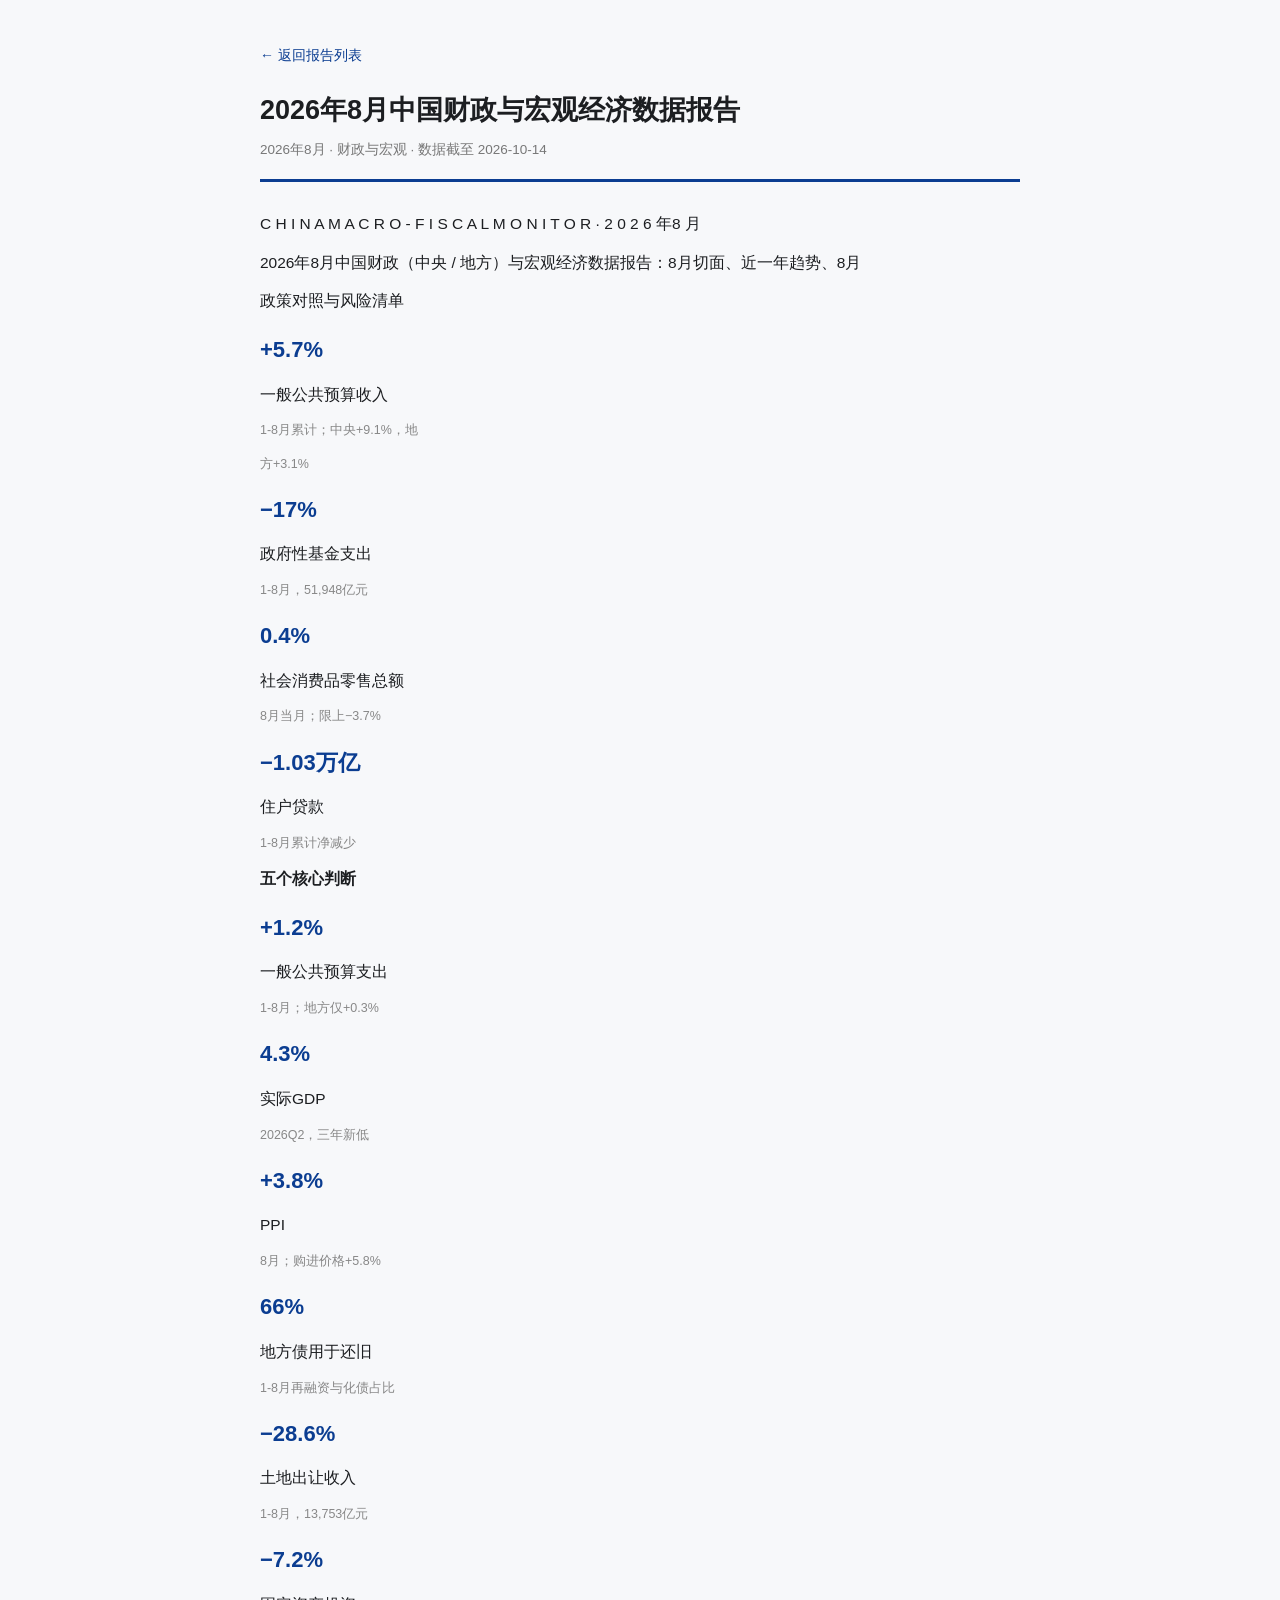
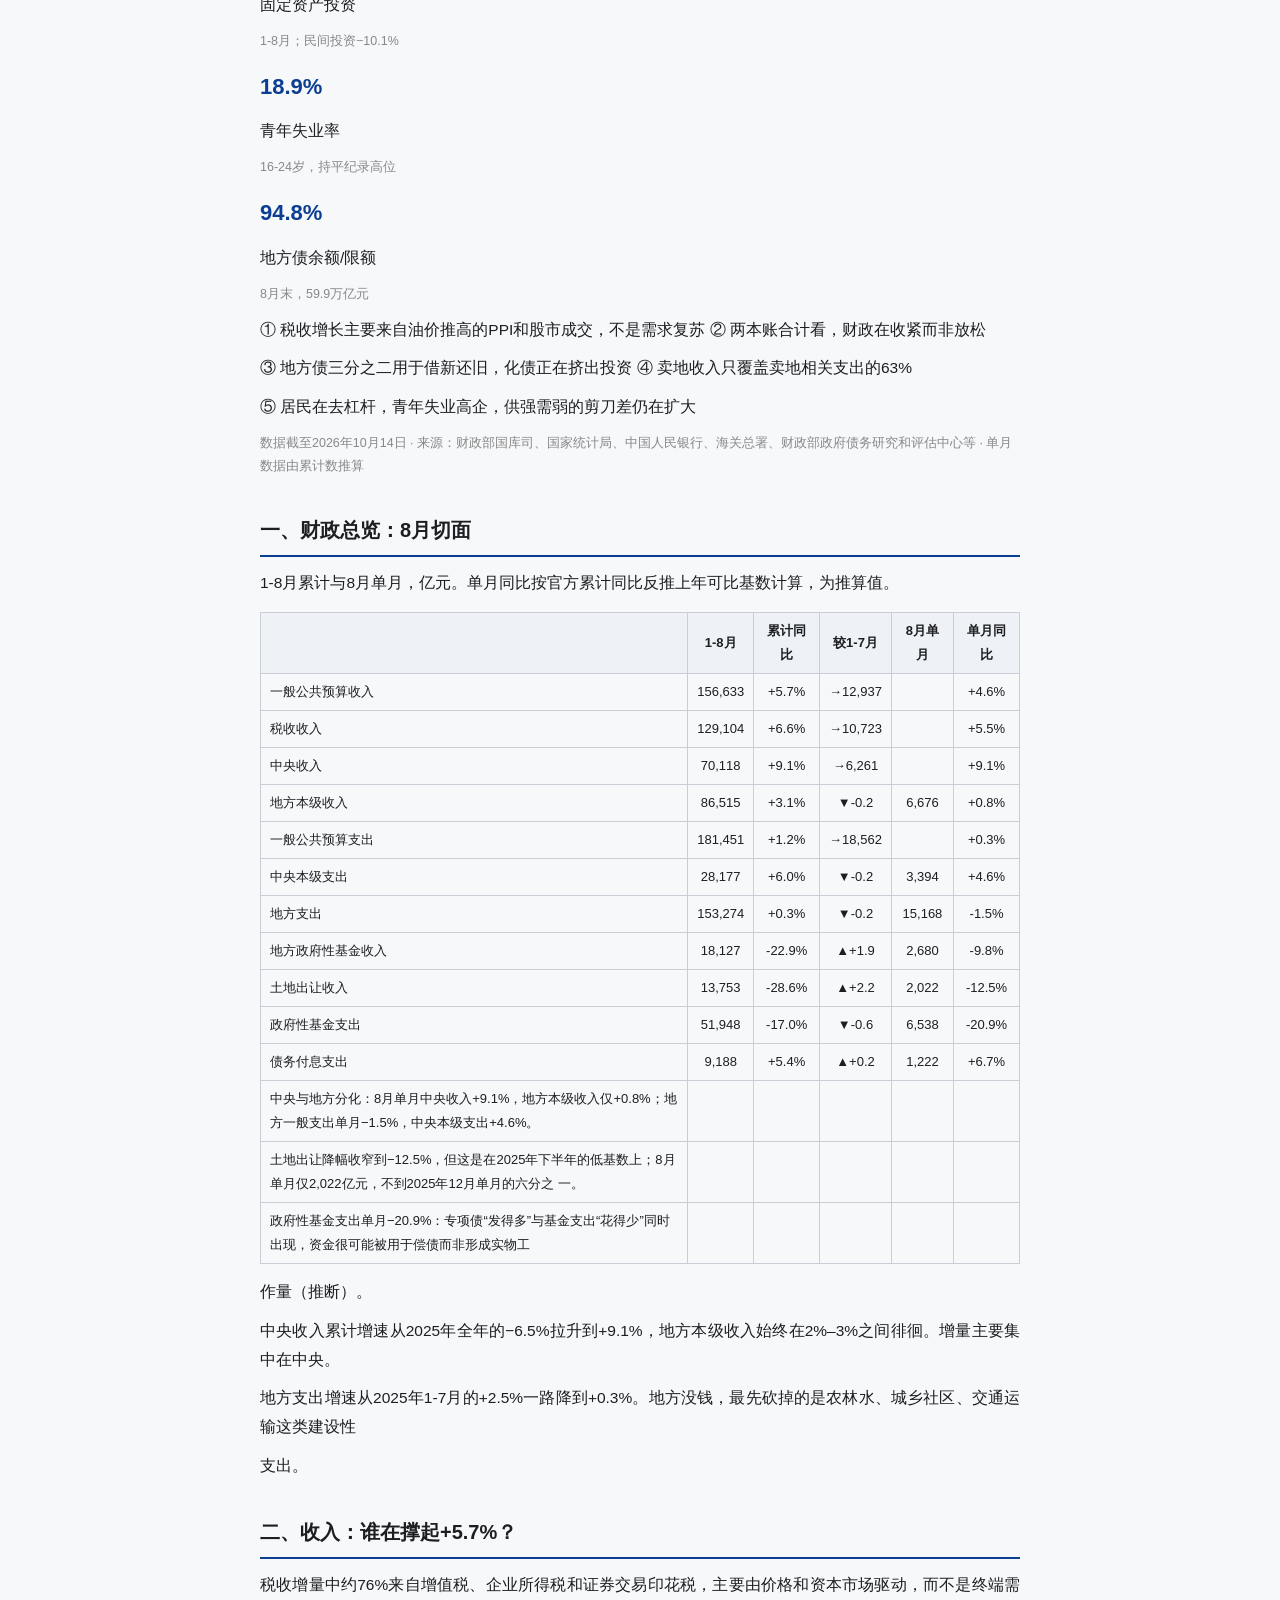
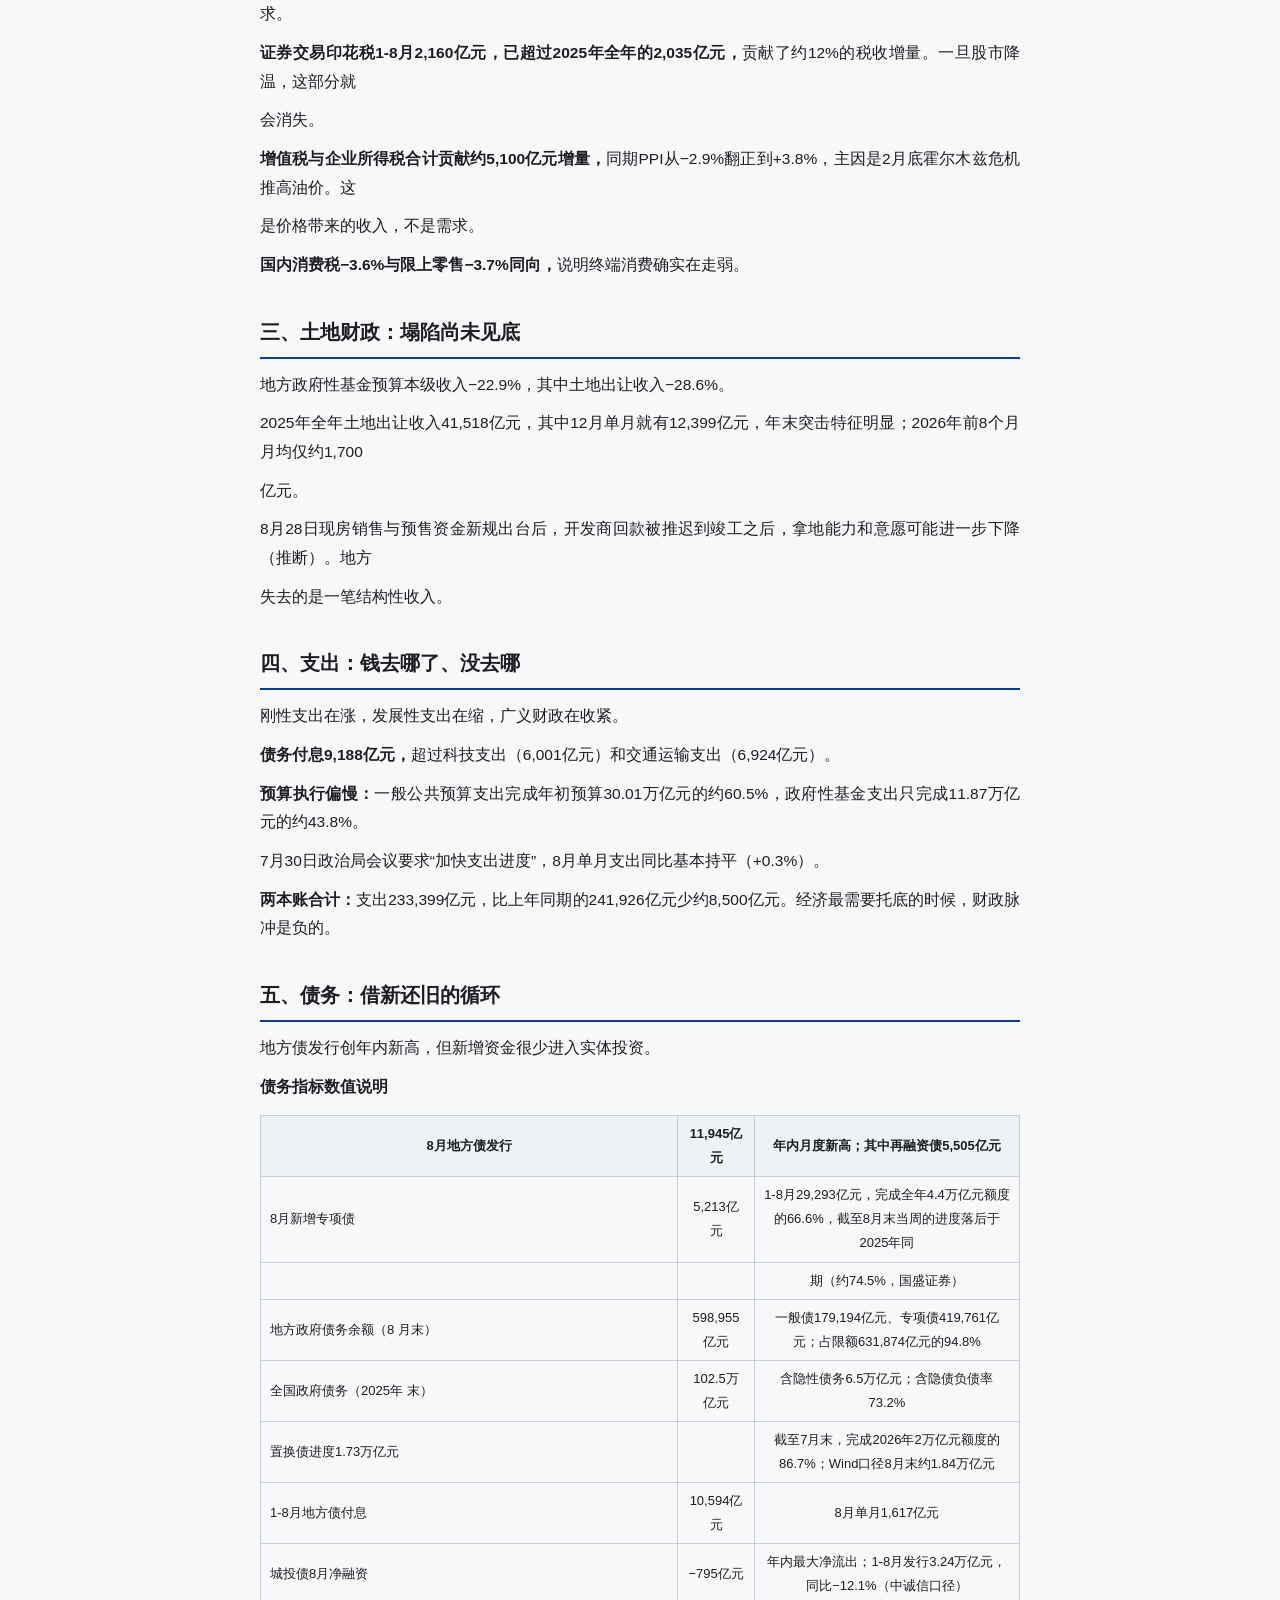
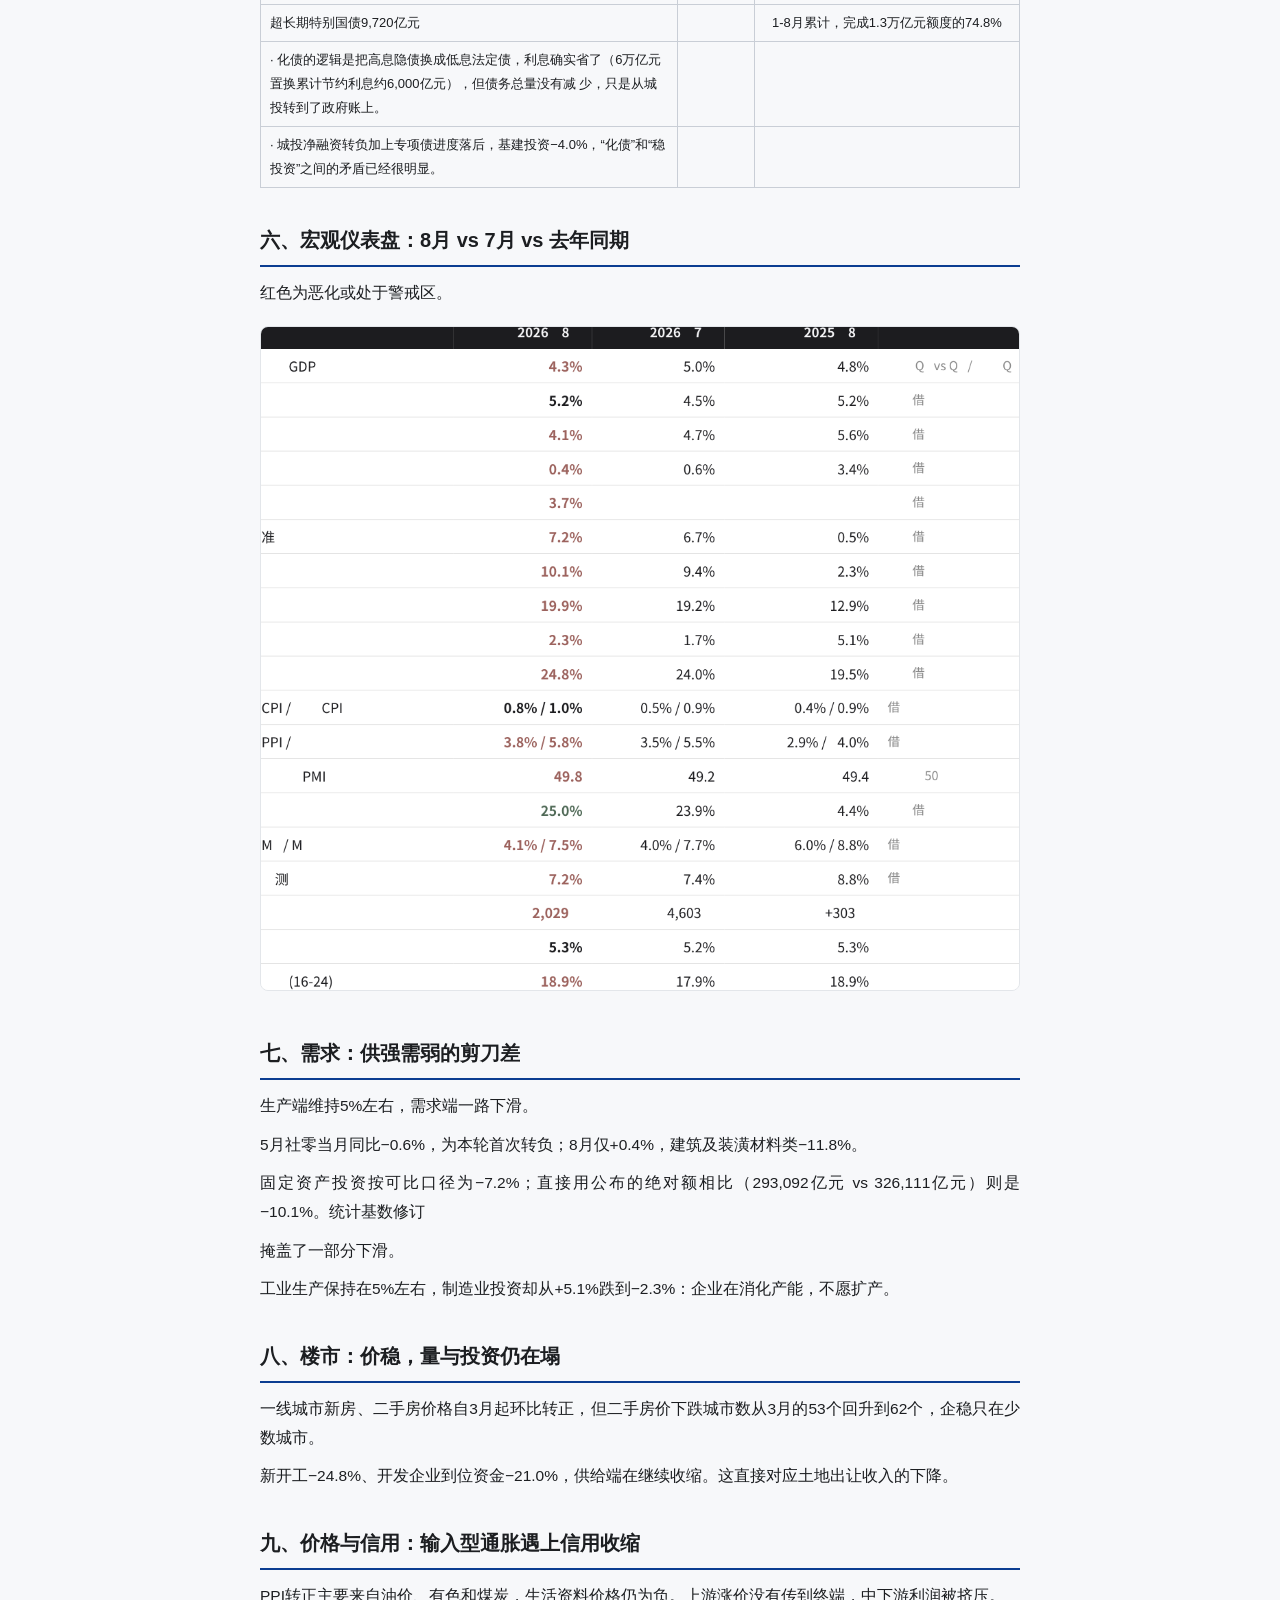
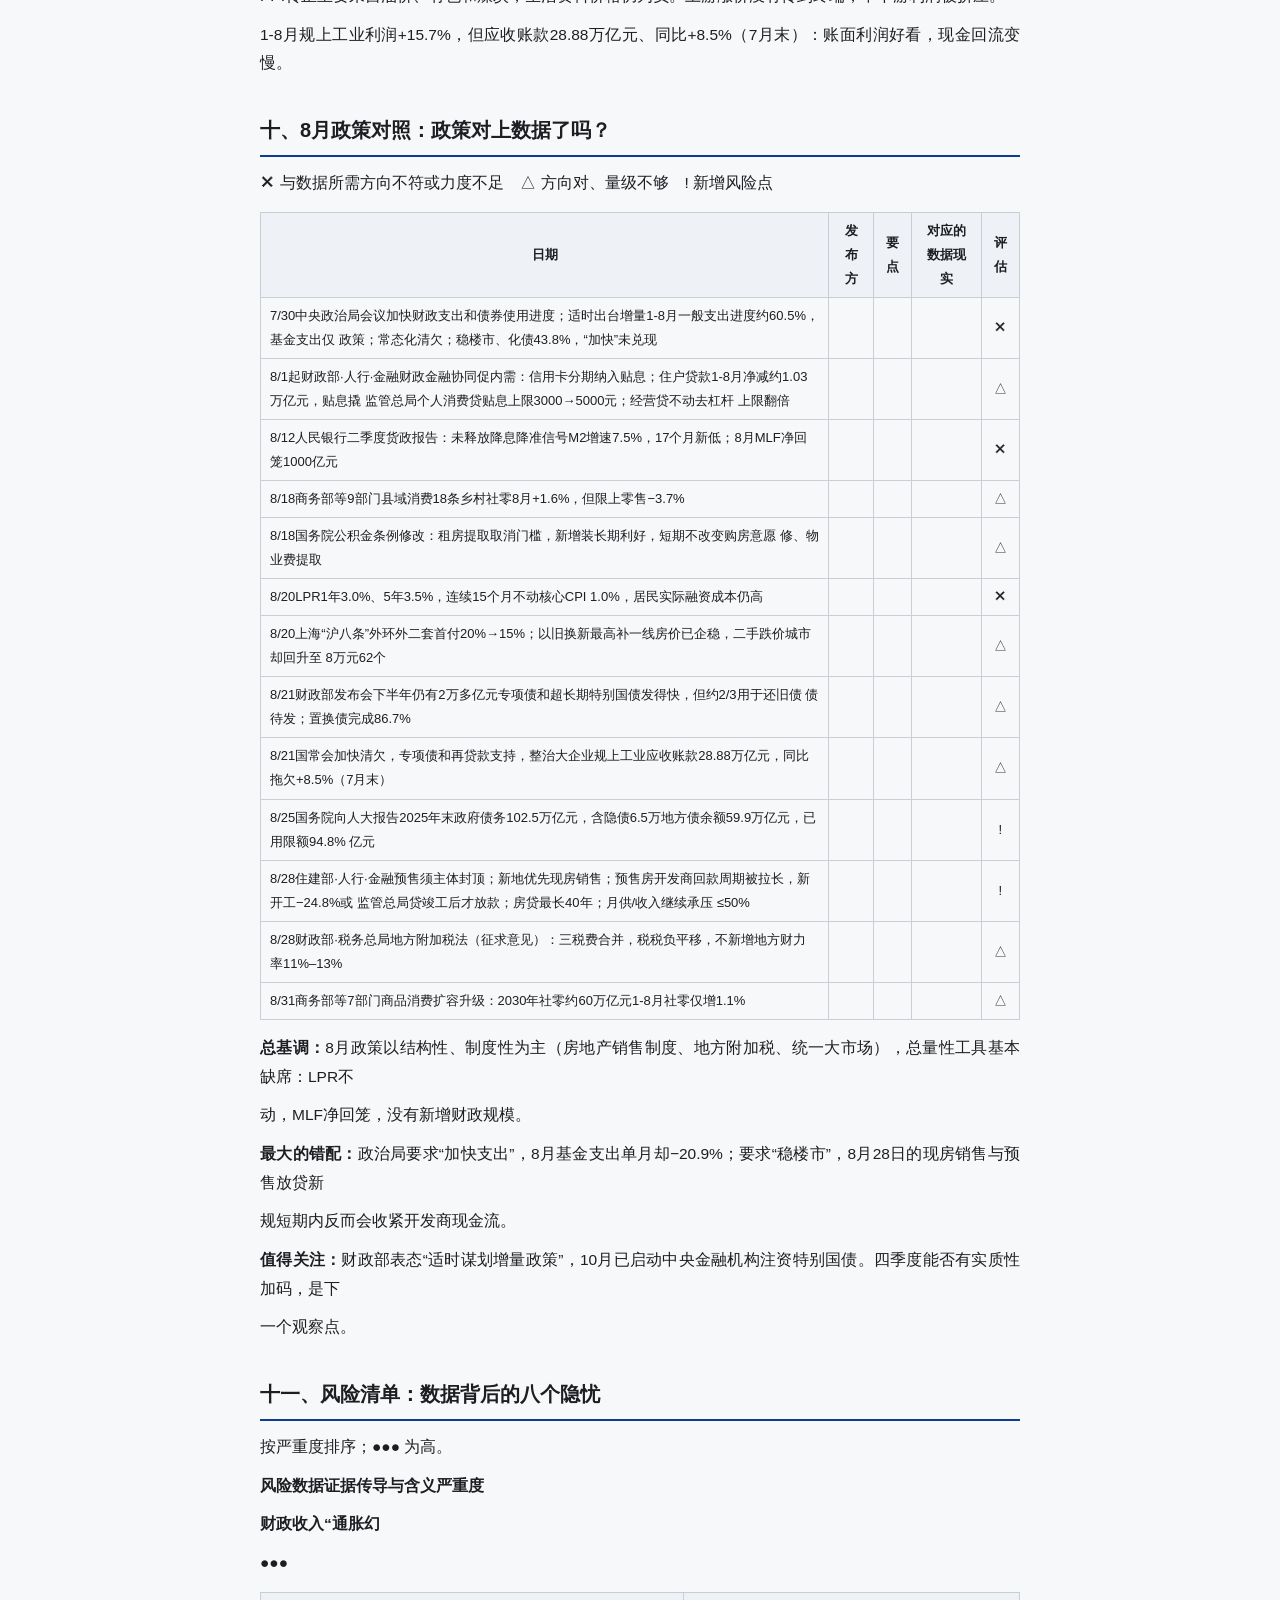
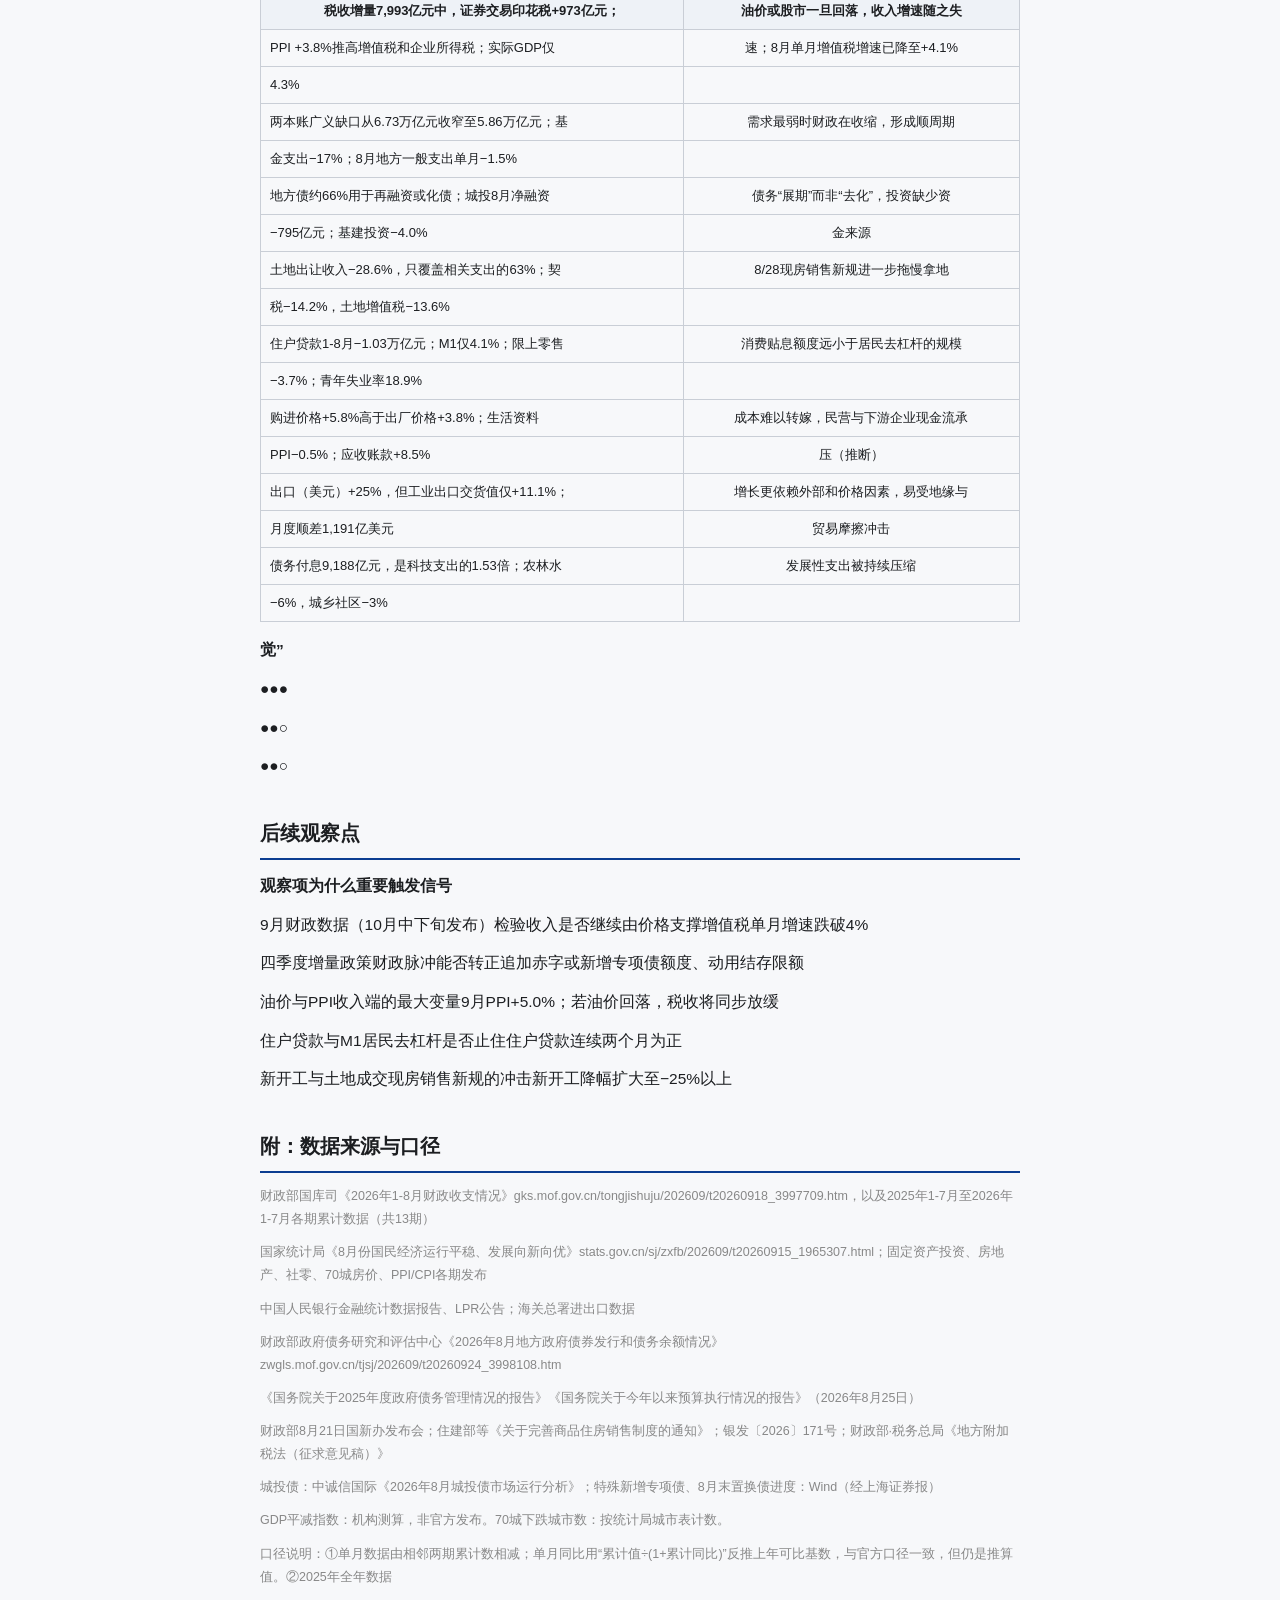
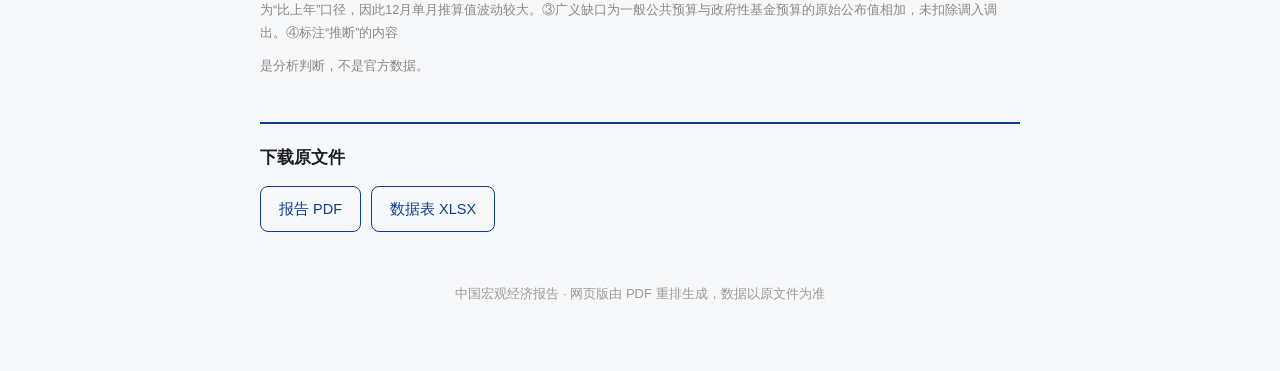
==== reports/2026-08-fiscal.html @ a6cc6ee5 "报告站改版：四份报告重排为网页阅读版（ai-daily 式），首页卡片导航，下载链接移至文末" ====
<!DOCTYPE html>
<html lang="zh-CN"><head><meta charset="utf-8">
<meta name="viewport" content="width=device-width, initial-scale=1">
<title>2026年8月中国财政与宏观经济数据报告 · 中国宏观经济报告</title>
<link rel="stylesheet" href="../site.css"></head>
<body><div class="wrap">
<a class="back" href="../index.html">← 返回报告列表</a>
<header class="doc"><h1>2026年8月中国财政与宏观经济数据报告</h1><div class="meta">2026年8月 · 财政与宏观 · 数据截至 2026-10-14</div></header>
<article>
<p>C H I N A M A C R O - F I S C A L M O N I T O R · 2 0 2 6 年8 月</p>
<p>2026年8月中国财政（中央 / 地方）与宏观经济数据报告：8月切面、近一年趋势、8月</p>
<p>政策对照与风险清单</p>
<p class="kpi"><strong>+5.7%</strong></p>
<p>一般公共预算收入</p>
<p class="note">1-8月累计；中央+9.1%，地</p>
<p class="note">方+3.1%</p>
<p class="kpi"><strong>−17%</strong></p>
<p>政府性基金支出</p>
<p class="note">1-8月，51,948亿元</p>
<p class="kpi"><strong>0.4%</strong></p>
<p>社会消费品零售总额</p>
<p class="note">8月当月；限上−3.7%</p>
<p class="kpi"><strong>−1.03万亿</strong></p>
<p>住户贷款</p>
<p class="note">1-8月累计净减少</p>
<p><strong>五个核心判断</strong></p>
<p class="kpi"><strong>+1.2%</strong></p>
<p>一般公共预算支出</p>
<p class="note">1-8月；地方仅+0.3%</p>
<p class="kpi"><strong>4.3%</strong></p>
<p>实际GDP</p>
<p class="note">2026Q2，三年新低</p>
<p class="kpi"><strong>+3.8%</strong></p>
<p>PPI</p>
<p class="note">8月；购进价格+5.8%</p>
<p class="kpi"><strong>66%</strong></p>
<p>地方债用于还旧</p>
<p class="note">1-8月再融资与化债占比</p>
<p class="kpi"><strong>−28.6%</strong></p>
<p>土地出让收入</p>
<p class="note">1-8月，13,753亿元</p>
<p class="kpi"><strong>−7.2%</strong></p>
<p>固定资产投资</p>
<p class="note">1-8月；民间投资−10.1%</p>
<p class="kpi"><strong>18.9%</strong></p>
<p>青年失业率</p>
<p class="note">16-24岁，持平纪录高位</p>
<p class="kpi"><strong>94.8%</strong></p>
<p>地方债余额/限额</p>
<p class="note">8月末，59.9万亿元</p>
<p>① 税收增长主要来自油价推高的PPI和股市成交，不是需求复苏  ② 两本账合计看，财政在收紧而非放松</p>
<p>③ 地方债三分之二用于借新还旧，化债正在挤出投资  ④ 卖地收入只覆盖卖地相关支出的63%</p>
<p>⑤ 居民在去杠杆，青年失业高企，供强需弱的剪刀差仍在扩大</p>
<p class="note">数据截至2026年10月14日 · 来源：财政部国库司、国家统计局、中国人民银行、海关总署、财政部政府债务研究和评估中心等 · 单月数据由累计数推算</p>
<h2><strong>一、财政总览：8月切面</strong></h2>
<p>1-8月累计与8月单月，亿元。单月同比按官方累计同比反推上年可比基数计算，为推算值。</p>
<table><tr><th></th><th>1-8月</th><th>累计同比</th><th>较1-7月</th><th>8月单月</th><th>单月同比</th></tr><tr><td>一般公共预算收入</td><td>156,633</td><td>+5.7%</td><td>→12,937</td><td></td><td>+4.6%</td></tr><tr><td>税收收入</td><td>129,104</td><td>+6.6%</td><td>→10,723</td><td></td><td>+5.5%</td></tr><tr><td>中央收入</td><td>70,118</td><td>+9.1%</td><td>→6,261</td><td></td><td>+9.1%</td></tr><tr><td>地方本级收入</td><td>86,515</td><td>+3.1%</td><td>▼-0.2</td><td>6,676</td><td>+0.8%</td></tr><tr><td>一般公共预算支出</td><td>181,451</td><td>+1.2%</td><td>→18,562</td><td></td><td>+0.3%</td></tr><tr><td>中央本级支出</td><td>28,177</td><td>+6.0%</td><td>▼-0.2</td><td>3,394</td><td>+4.6%</td></tr><tr><td>地方支出</td><td>153,274</td><td>+0.3%</td><td>▼-0.2</td><td>15,168</td><td>-1.5%</td></tr><tr><td>地方政府性基金收入</td><td>18,127</td><td>-22.9%</td><td>▲+1.9</td><td>2,680</td><td>-9.8%</td></tr><tr><td>土地出让收入</td><td>13,753</td><td>-28.6%</td><td>▲+2.2</td><td>2,022</td><td>-12.5%</td></tr><tr><td>政府性基金支出</td><td>51,948</td><td>-17.0%</td><td>▼-0.6</td><td>6,538</td><td>-20.9%</td></tr><tr><td>债务付息支出</td><td>9,188</td><td>+5.4%</td><td>▲+0.2</td><td>1,222</td><td>+6.7%</td></tr><tr><td>中央与地方分化：8月单月中央收入+9.1%，地方本级收入仅+0.8%；地方一般支出单月−1.5%，中央本级支出+4.6%。</td><td></td><td></td><td></td><td></td><td></td></tr><tr><td>土地出让降幅收窄到−12.5%，但这是在2025年下半年的低基数上；8月单月仅2,022亿元，不到2025年12月单月的六分之 一。</td><td></td><td></td><td></td><td></td><td></td></tr><tr><td>政府性基金支出单月−20.9%：专项债“发得多”与基金支出“花得少”同时出现，资金很可能被用于偿债而非形成实物工</td><td></td><td></td><td></td><td></td><td></td></tr></table>
<p>作量（推断）。</p>
<p>中央收入累计增速从2025年全年的−6.5%拉升到+9.1%，地方本级收入始终在2%–3%之间徘徊。增量主要集中在中央。</p>
<p>地方支出增速从2025年1-7月的+2.5%一路降到+0.3%。地方没钱，最先砍掉的是农林水、城乡社区、交通运输这类建设性</p>
<p>支出。</p>
<h2><strong>二、收入：谁在撑起+5.7%？</strong></h2>
<p>税收增量中约76%来自增值税、企业所得税和证券交易印花税，主要由价格和资本市场驱动，而不是终端需求。</p>
<p><strong>证券交易印花税1-8月2,160亿元，已超过2025年全年的2,035亿元，</strong>贡献了约12%的税收增量。一旦股市降温，这部分就</p>
<p>会消失。</p>
<p><strong>增值税与企业所得税合计贡献约5,100亿元增量，</strong>同期PPI从−2.9%翻正到+3.8%，主因是2月底霍尔木兹危机推高油价。这</p>
<p>是价格带来的收入，不是需求。</p>
<p><strong>国内消费税−3.6%与限上零售−3.7%同向，</strong>说明终端消费确实在走弱。</p>
<h2><strong>三、土地财政：塌陷尚未见底</strong></h2>
<p>地方政府性基金预算本级收入−22.9%，其中土地出让收入−28.6%。</p>
<p>2025年全年土地出让收入41,518亿元，其中12月单月就有12,399亿元，年末突击特征明显；2026年前8个月月均仅约1,700</p>
<p>亿元。</p>
<p>8月28日现房销售与预售资金新规出台后，开发商回款被推迟到竣工之后，拿地能力和意愿可能进一步下降（推断）。地方</p>
<p>失去的是一笔结构性收入。</p>
<h2><strong>四、支出：钱去哪了、没去哪</strong></h2>
<p>刚性支出在涨，发展性支出在缩，广义财政在收紧。</p>
<p><strong>债务付息9,188亿元，</strong>超过科技支出（6,001亿元）和交通运输支出（6,924亿元）。</p>
<p><strong>预算执行偏慢：</strong>一般公共预算支出完成年初预算30.01万亿元的约60.5%，政府性基金支出只完成11.87万亿元的约43.8%。</p>
<p>7月30日政治局会议要求“加快支出进度”，8月单月支出同比基本持平（+0.3%）。</p>
<p><strong>两本账合计：</strong>支出233,399亿元，比上年同期的241,926亿元少约8,500亿元。经济最需要托底的时候，财政脉冲是负的。</p>
<h2><strong>五、债务：借新还旧的循环</strong></h2>
<p>地方债发行创年内新高，但新增资金很少进入实体投资。</p>
<p><strong>债务指标</strong><strong>数值</strong><strong>说明</strong></p>
<table><tr><th>8月地方债发行</th><th>11,945亿元</th><th>年内月度新高；其中再融资债5,505亿元</th></tr><tr><td>8月新增专项债</td><td>5,213亿元</td><td>1-8月29,293亿元，完成全年4.4万亿元额度的66.6%，截至8月末当周的进度落后于2025年同</td></tr><tr><td></td><td></td><td>期（约74.5%，国盛证券）</td></tr><tr><td>地方政府债务余额（8 月末）</td><td>598,955亿元</td><td>一般债179,194亿元、专项债419,761亿元；占限额631,874亿元的94.8%</td></tr><tr><td>全国政府债务（2025年 末）</td><td>102.5万亿元</td><td>含隐性债务6.5万亿元；含隐债负债率73.2%</td></tr><tr><td>置换债进度1.73万亿元</td><td></td><td>截至7月末，完成2026年2万亿元额度的86.7%；Wind口径8月末约1.84万亿元</td></tr><tr><td>1-8月地方债付息</td><td>10,594亿元</td><td>8月单月1,617亿元</td></tr><tr><td>城投债8月净融资</td><td>−795亿元</td><td>年内最大净流出；1-8月发行3.24万亿元，同比−12.1%（中诚信口径）</td></tr><tr><td>超长期特别国债9,720亿元</td><td></td><td>1-8月累计，完成1.3万亿元额度的74.8%</td></tr><tr><td>· 化债的逻辑是把高息隐债换成低息法定债，利息确实省了（6万亿元置换累计节约利息约6,000亿元），但债务总量没有减 少，只是从城投转到了政府账上。</td><td></td><td></td></tr><tr><td>· 城投净融资转负加上专项债进度落后，基建投资−4.0%，“化债”和“稳投资”之间的矛盾已经很明显。</td><td></td><td></td></tr></table>
<h2><strong>六、宏观仪表盘：8月 vs 7月 vs 去年同期</strong></h2>
<p>红色为恶化或处于警戒区。</p>
<figure><img src="../assets/2026-08-fiscal/table-01.png" alt="数据表" loading="lazy"></figure>
<h2><strong>七、需求：供强需弱的剪刀差</strong></h2>
<p>生产端维持5%左右，需求端一路下滑。</p>
<p>5月社零当月同比−0.6%，为本轮首次转负；8月仅+0.4%，建筑及装潢材料类−11.8%。</p>
<p>固定资产投资按可比口径为−7.2%；直接用公布的绝对额相比（293,092亿元 vs 326,111亿元）则是−10.1%。统计基数修订</p>
<p>掩盖了一部分下滑。</p>
<p>工业生产保持在5%左右，制造业投资却从+5.1%跌到−2.3%：企业在消化产能，不愿扩产。</p>
<h2><strong>八、楼市：价稳，量与投资仍在塌</strong></h2>
<p>一线城市新房、二手房价格自3月起环比转正，但二手房价下跌城市数从3月的53个回升到62个，企稳只在少数城市。</p>
<p>新开工−24.8%、开发企业到位资金−21.0%，供给端在继续收缩。这直接对应土地出让收入的下降。</p>
<h2><strong>九、价格与信用：输入型通胀遇上信用收缩</strong></h2>
<p>PPI转正主要来自油价、有色和煤炭，生活资料价格仍为负。上游涨价没有传到终端，中下游利润被挤压。</p>
<p>1-8月规上工业利润+15.7%，但应收账款28.88万亿元、同比+8.5%（7月末）：账面利润好看，现金回流变慢。</p>
<h2><strong>十、8月政策对照：政策对上数据了吗？</strong></h2>
<p>✕ 与数据所需方向不符或力度不足　△ 方向对、量级不够　! 新增风险点</p>
<table><tr><th>日期</th><th>发布方</th><th>要点</th><th>对应的数据现实</th><th>评估</th></tr><tr><td>7/30中央政治局会议加快财政支出和债券使用进度；适时出台增量1-8月一般支出进度约60.5%，基金支出仅 政策；常态化清欠；稳楼市、化债43.8%，“加快”未兑现</td><td></td><td></td><td></td><td>✕</td></tr><tr><td>8/1起财政部·人行·金融财政金融协同促内需：信用卡分期纳入贴息；住户贷款1-8月净减约1.03万亿元，贴息撬 监管总局个人消费贷贴息上限3000→5000元；经营贷不动去杠杆 上限翻倍</td><td></td><td></td><td></td><td>△</td></tr><tr><td>8/12人民银行二季度货政报告：未释放降息降准信号M2增速7.5%，17个月新低；8月MLF净回 笼1000亿元</td><td></td><td></td><td></td><td>✕</td></tr><tr><td>8/18商务部等9部门县域消费18条乡村社零8月+1.6%，但限上零售−3.7%</td><td></td><td></td><td></td><td>△</td></tr><tr><td>8/18国务院公积金条例修改：租房提取取消门槛，新增装长期利好，短期不改变购房意愿 修、物业费提取</td><td></td><td></td><td></td><td>△</td></tr><tr><td>8/20LPR1年3.0%、5年3.5%，连续15个月不动核心CPI 1.0%，居民实际融资成本仍高</td><td></td><td></td><td></td><td>✕</td></tr><tr><td>8/20上海“沪八条”外环外二套首付20%→15%；以旧换新最高补一线房价已企稳，二手跌价城市却回升至 8万元62个</td><td></td><td></td><td></td><td>△</td></tr><tr><td>8/21财政部发布会下半年仍有2万多亿元专项债和超长期特别国债发得快，但约2/3用于还旧债 债待发；置换债完成86.7%</td><td></td><td></td><td></td><td>△</td></tr><tr><td>8/21国常会加快清欠，专项债和再贷款支持，整治大企业规上工业应收账款28.88万亿元，同比 拖欠+8.5%（7月末）</td><td></td><td></td><td></td><td>△</td></tr><tr><td>8/25国务院向人大报告2025年末政府债务102.5万亿元，含隐债6.5万地方债余额59.9万亿元，已用限额94.8% 亿元</td><td></td><td></td><td></td><td>!</td></tr><tr><td>8/28住建部·人行·金融预售须主体封顶；新地优先现房销售；预售房开发商回款周期被拉长，新开工−24.8%或 监管总局贷竣工后才放款；房贷最长40年；月供/收入继续承压 ≤50%</td><td></td><td></td><td></td><td>!</td></tr><tr><td>8/28财政部·税务总局地方附加税法（征求意见）：三税费合并，税税负平移，不新增地方财力 率11%–13%</td><td></td><td></td><td></td><td>△</td></tr><tr><td>8/31商务部等7部门商品消费扩容升级：2030年社零约60万亿元1-8月社零仅增1.1%</td><td></td><td></td><td></td><td>△</td></tr></table>
<p><strong>总基调：</strong>8月政策以结构性、制度性为主（房地产销售制度、地方附加税、统一大市场），总量性工具基本缺席：LPR不</p>
<p>动，MLF净回笼，没有新增财政规模。</p>
<p><strong>最大的错配：</strong>政治局要求“加快支出”，8月基金支出单月却−20.9%；要求“稳楼市”，8月28日的现房销售与预售放贷新</p>
<p>规短期内反而会收紧开发商现金流。</p>
<p><strong>值得关注：</strong>财政部表态“适时谋划增量政策”，10月已启动中央金融机构注资特别国债。四季度能否有实质性加码，是下</p>
<p>一个观察点。</p>
<h2><strong>十一、风险清单：数据背后的八个隐忧</strong></h2>
<p>按严重度排序；●●● 为高。</p>
<p><strong>风险</strong><strong>数据证据</strong><strong>传导与含义</strong><strong>严重度</strong></p>
<p><strong>财政收入“通胀幻</strong></p>
<p>●●●</p>
<table><tr><th>税收增量7,993亿元中，证券交易印花税+973亿元；</th><th>油价或股市一旦回落，收入增速随之失</th></tr><tr><td>PPI +3.8%推高增值税和企业所得税；实际GDP仅</td><td>速；8月单月增值税增速已降至+4.1%</td></tr><tr><td>4.3%</td><td></td></tr><tr><td>两本账广义缺口从6.73万亿元收窄至5.86万亿元；基</td><td>需求最弱时财政在收缩，形成顺周期</td></tr><tr><td>金支出−17%；8月地方一般支出单月−1.5%</td><td></td></tr><tr><td>地方债约66%用于再融资或化债；城投8月净融资</td><td>债务“展期”而非“去化”，投资缺少资</td></tr><tr><td>−795亿元；基建投资−4.0%</td><td>金来源</td></tr><tr><td>土地出让收入−28.6%，只覆盖相关支出的63%；契</td><td>8/28现房销售新规进一步拖慢拿地</td></tr><tr><td>税−14.2%，土地增值税−13.6%</td><td></td></tr><tr><td>住户贷款1-8月−1.03万亿元；M1仅4.1%；限上零售</td><td>消费贴息额度远小于居民去杠杆的规模</td></tr><tr><td>−3.7%；青年失业率18.9%</td><td></td></tr><tr><td>购进价格+5.8%高于出厂价格+3.8%；生活资料</td><td>成本难以转嫁，民营与下游企业现金流承</td></tr><tr><td>PPI−0.5%；应收账款+8.5%</td><td>压（推断）</td></tr><tr><td>出口（美元）+25%，但工业出口交货值仅+11.1%；</td><td>增长更依赖外部和价格因素，易受地缘与</td></tr><tr><td>月度顺差1,191亿美元</td><td>贸易摩擦冲击</td></tr><tr><td>债务付息9,188亿元，是科技支出的1.53倍；农林水</td><td>发展性支出被持续压缩</td></tr><tr><td>−6%，城乡社区−3%</td><td></td></tr></table>
<p><strong>觉”</strong></p>
<p>●●●</p>
<p>●●○</p>
<p>●●○</p>
<h2><strong>后续观察点</strong></h2>
<p><strong>观察项</strong><strong>为什么重要</strong><strong>触发信号</strong></p>
<p>9月财政数据（10月中下旬发布）检验收入是否继续由价格支撑增值税单月增速跌破4%</p>
<p>四季度增量政策财政脉冲能否转正追加赤字或新增专项债额度、动用结存限额</p>
<p>油价与PPI收入端的最大变量9月PPI+5.0%；若油价回落，税收将同步放缓</p>
<p>住户贷款与M1居民去杠杆是否止住住户贷款连续两个月为正</p>
<p>新开工与土地成交现房销售新规的冲击新开工降幅扩大至−25%以上</p>
<h2><strong>附：数据来源与口径</strong></h2>
<p class="note">财政部国库司《2026年1-8月财政收支情况》gks.mof.gov.cn/tongjishuju/202609/t20260918_3997709.htm，以及2025年1-7月至2026年1-7月各期累计数据（共13期）</p>
<p class="note">国家统计局《8月份国民经济运行平稳、发展向新向优》stats.gov.cn/sj/zxfb/202609/t20260915_1965307.html；固定资产投资、房地产、社零、70城房价、PPI/CPI各期发布</p>
<p class="note">中国人民银行金融统计数据报告、LPR公告；海关总署进出口数据</p>
<p class="note">财政部政府债务研究和评估中心《2026年8月地方政府债券发行和债务余额情况》zwgls.mof.gov.cn/tjsj/202609/t20260924_3998108.htm</p>
<p class="note">《国务院关于2025年度政府债务管理情况的报告》《国务院关于今年以来预算执行情况的报告》（2026年8月25日）</p>
<p class="note">财政部8月21日国新办发布会；住建部等《关于完善商品住房销售制度的通知》；银发〔2026〕171号；财政部·税务总局《地方附加税法（征求意见稿）》</p>
<p class="note">城投债：中诚信国际《2026年8月城投债市场运行分析》；特殊新增专项债、8月末置换债进度：Wind（经上海证券报）</p>
<p class="note">GDP平减指数：机构测算，非官方发布。70城下跌城市数：按统计局城市表计数。</p>
<p class="note">口径说明：①单月数据由相邻两期累计数相减；单月同比用“累计值÷(1+累计同比)”反推上年可比基数，与官方口径一致，但仍是推算值。②2025年全年数据</p>
<p class="note">为“比上年”口径，因此12月单月推算值波动较大。③广义缺口为一般公共预算与政府性基金预算的原始公布值相加，未扣除调入调出。④标注“推断”的内容</p>
<p class="note">是分析判断，不是官方数据。</p>
</article>
<div class="dl"><h2>下载原文件</h2><a class="btn" href="../8%E6%9C%88/2026%E5%B9%B48%E6%9C%88%E4%B8%AD%E5%9B%BD%E8%B4%A2%E6%94%BF%E4%B8%8E%E5%AE%8F%E8%A7%82%E7%BB%8F%E6%B5%8E%E6%95%B0%E6%8D%AE%E6%8A%A5%E5%91%8A.pdf" download>报告 PDF</a><a class="btn" href="../8%E6%9C%88/2026%E5%B9%B48%E6%9C%88%E8%B4%A2%E6%94%BF%E4%B8%8E%E5%AE%8F%E8%A7%82%E7%BB%8F%E6%B5%8E%E6%95%B0%E6%8D%AE%E8%A1%A8.xlsx" download>数据表 XLSX</a></div>
<footer class="site">中国宏观经济报告 · 网页版由 PDF 重排生成，数据以原文件为准</footer>
</div></body></html>
---- site.css ----
:root{color-scheme:light dark}
*{box-sizing:border-box}
body{margin:0;font-family:"Noto Sans CJK SC","PingFang SC","Microsoft YaHei",sans-serif;background:#f7f8fa;color:#1c1e21;line-height:1.85}
@media (prefers-color-scheme:dark){body{background:#14161a;color:#e8e8e8}}
.wrap{max-width:800px;margin:0 auto;padding:40px 20px 64px}
a{color:#0b3d91}
@media (prefers-color-scheme:dark){a{color:#7db3f5}}
.back{display:inline-block;margin-bottom:22px;font-size:14px;text-decoration:none}
.back:hover{text-decoration:underline}
header.doc{border-bottom:3px solid #0b3d91;padding-bottom:16px;margin-bottom:28px}
header.doc h1{font-size:27px;line-height:1.45;margin:0 0 8px}
header.doc .meta{color:#777;font-size:13.5px}
@media (prefers-color-scheme:dark){header.doc .meta{color:#9aa0a6}}
article h2{font-size:20px;margin:34px 0 12px;padding-bottom:6px;border-bottom:2px solid #0b3d91}
article h3{font-size:16.5px;margin:24px 0 10px;color:#0b3d91}
@media (prefers-color-scheme:dark){article h3{color:#7db3f5}}
article p{margin:10px 0;font-size:15.5px;text-align:justify}
article p.kpi{font-size:22px;font-weight:700;margin:14px 0 2px;color:#0b3d91}
@media (prefers-color-scheme:dark){article p.kpi{color:#7db3f5}}
article p.note,article .src{font-size:12.5px;color:#888;text-align:left}
article figure{margin:18px 0;text-align:center}
article figure img{max-width:100%;height:auto;border:1px solid #e3e6ea;border-radius:8px;background:#fff}
@media (prefers-color-scheme:dark){article figure img{border-color:#33363d}}
article table{border-collapse:collapse;width:100%;margin:14px 0;font-size:13px}
article th,article td{border:1px solid #c9ced6;padding:6px 9px;text-align:center}
article th{background:#eef2f7;font-weight:700}
@media (prefers-color-scheme:dark){article th{background:#232833}article th,article td{border-color:#3a3f4a}}
article td:first-child{text-align:left}
article ul,article ol{font-size:15.5px;margin:10px 0;padding-left:24px}
article li{margin-bottom:6px}
.dl{margin-top:44px;border-top:2px solid #0b3d91;padding-top:18px}
.dl h2{font-size:17px;margin:0 0 12px}
.dl a.btn{display:inline-block;margin:0 10px 10px 0;padding:9px 18px;border:1.5px solid #0b3d91;border-radius:8px;text-decoration:none;font-size:14.5px}
.dl a.btn:hover{background:#0b3d91;color:#fff}
footer.site{text-align:center;color:#999;font-size:13px;margin-top:40px}
/* 首页卡片 */
header.home h1{font-size:30px;margin:0 0 8px}
header.home p{color:#666;margin:0 0 34px;font-size:14.5px}
@media (prefers-color-scheme:dark){header.home p{color:#9aa0a6}}
.card{background:#fff;border:1px solid #e3e6ea;border-radius:12px;padding:20px 24px;margin-bottom:18px}
@media (prefers-color-scheme:dark){.card{background:#1d2026;border-color:#33363d}}
.card h2{font-size:19px;margin:0 0 6px}
.card h2 a{text-decoration:none;color:inherit}
.card h2 a:hover{color:#0b3d91;text-decoration:underline}
.card .meta{color:#888;font-size:13px;margin-bottom:10px}
.card .links a{font-size:14px;margin-right:16px;text-decoration:none}
.card .links a:hover{text-decoration:underline}
.card .links .read{font-weight:700}
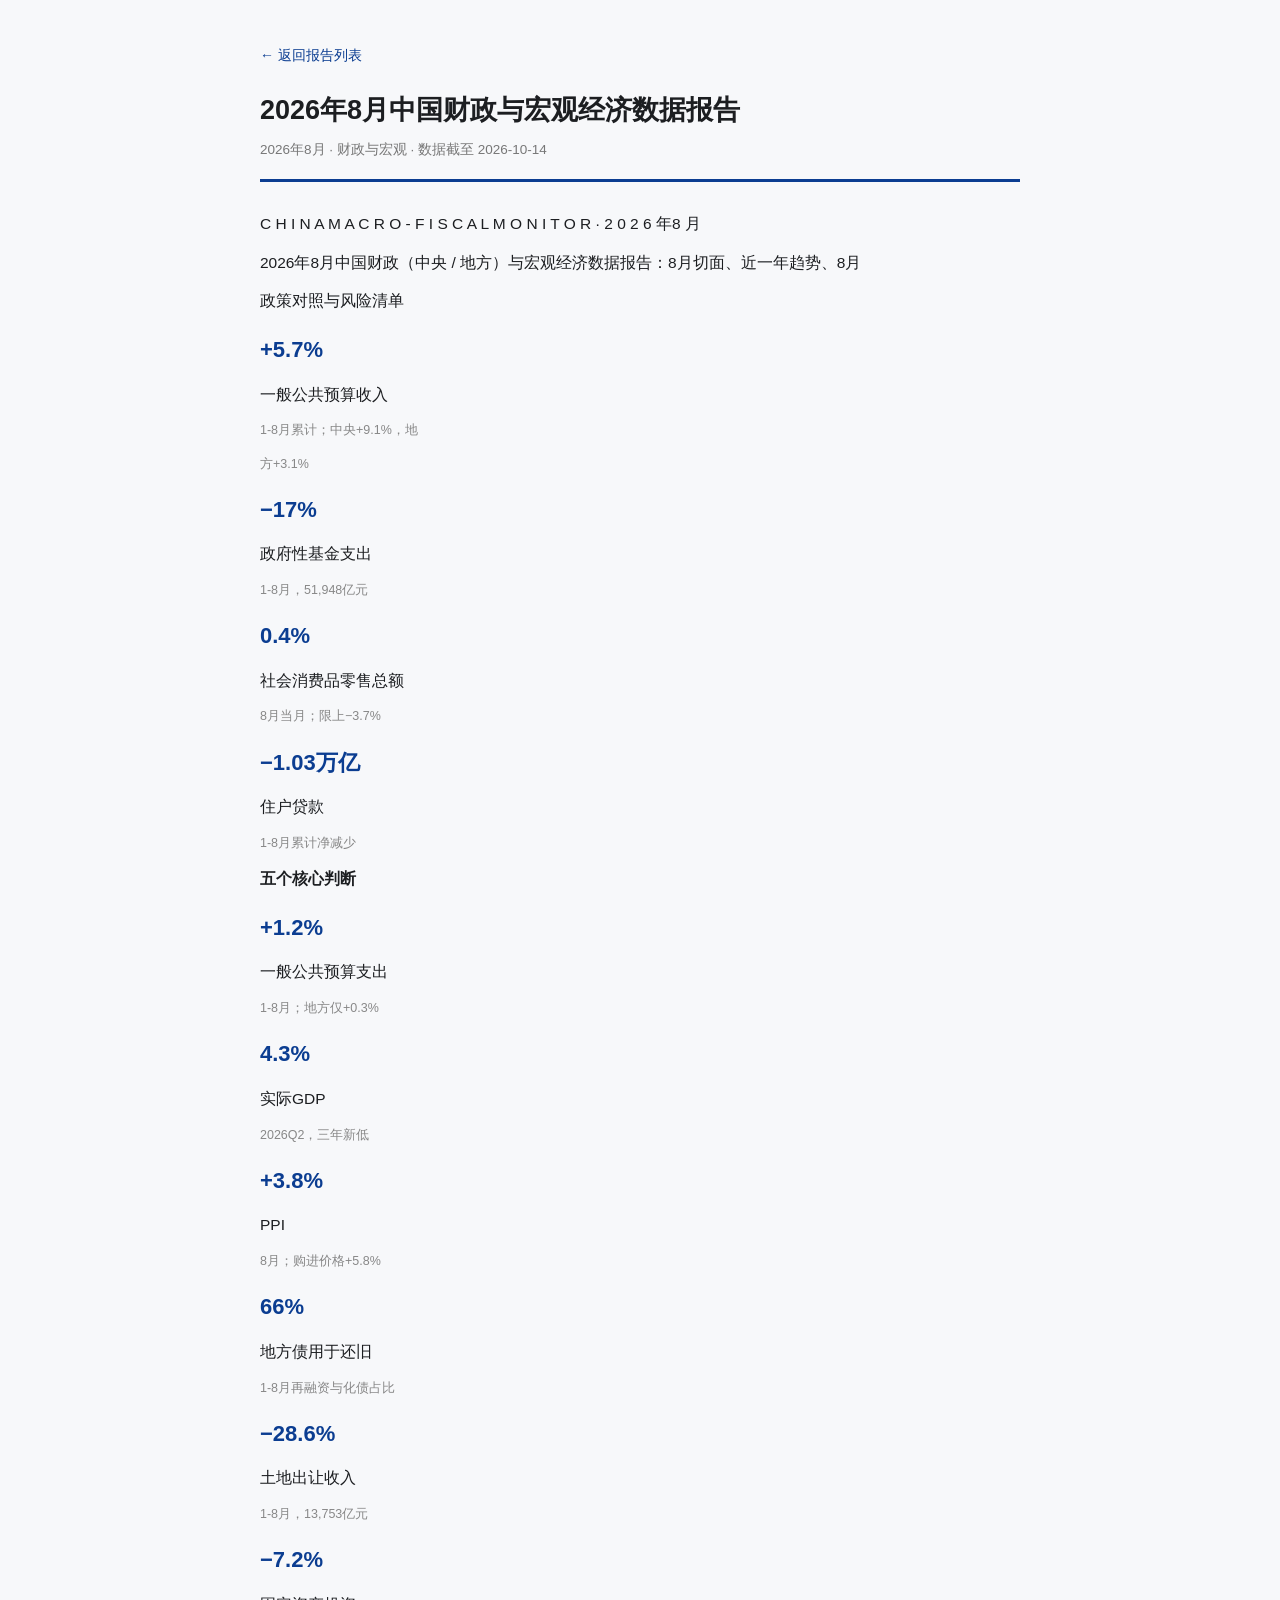
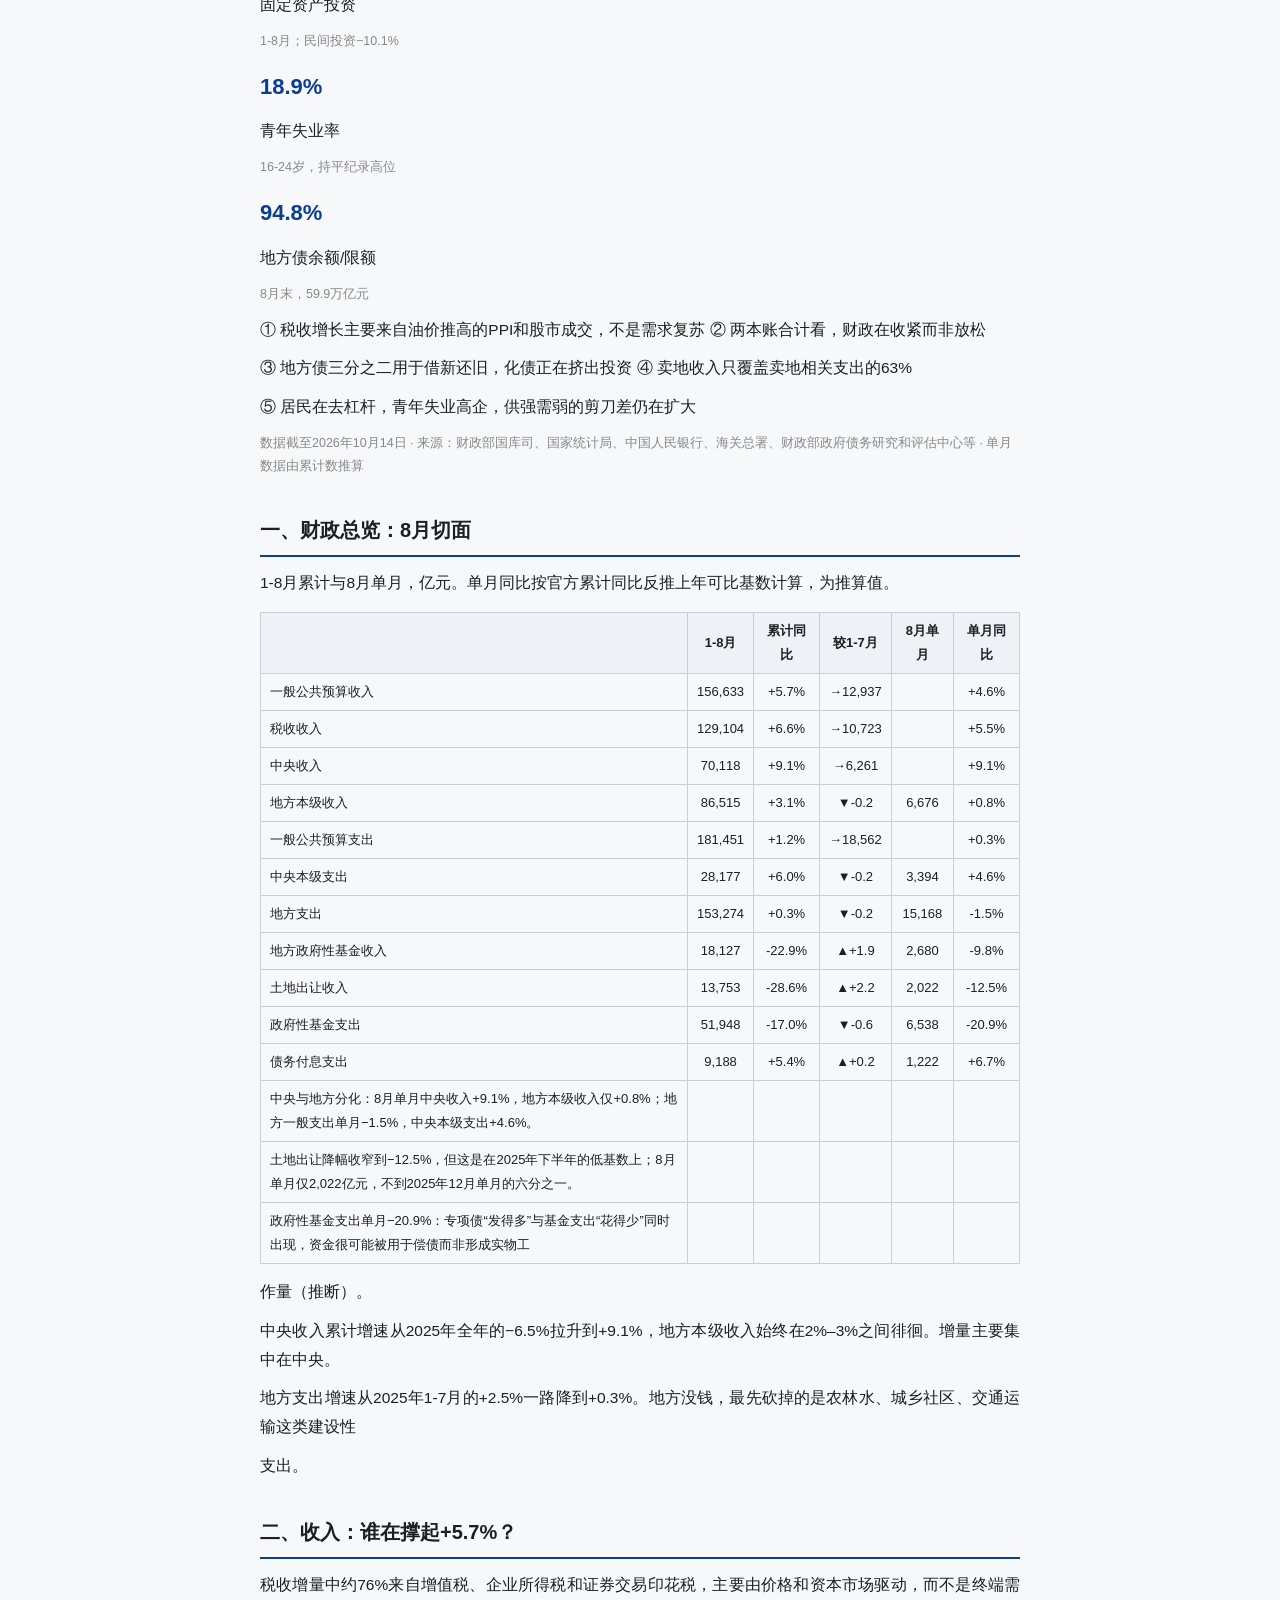
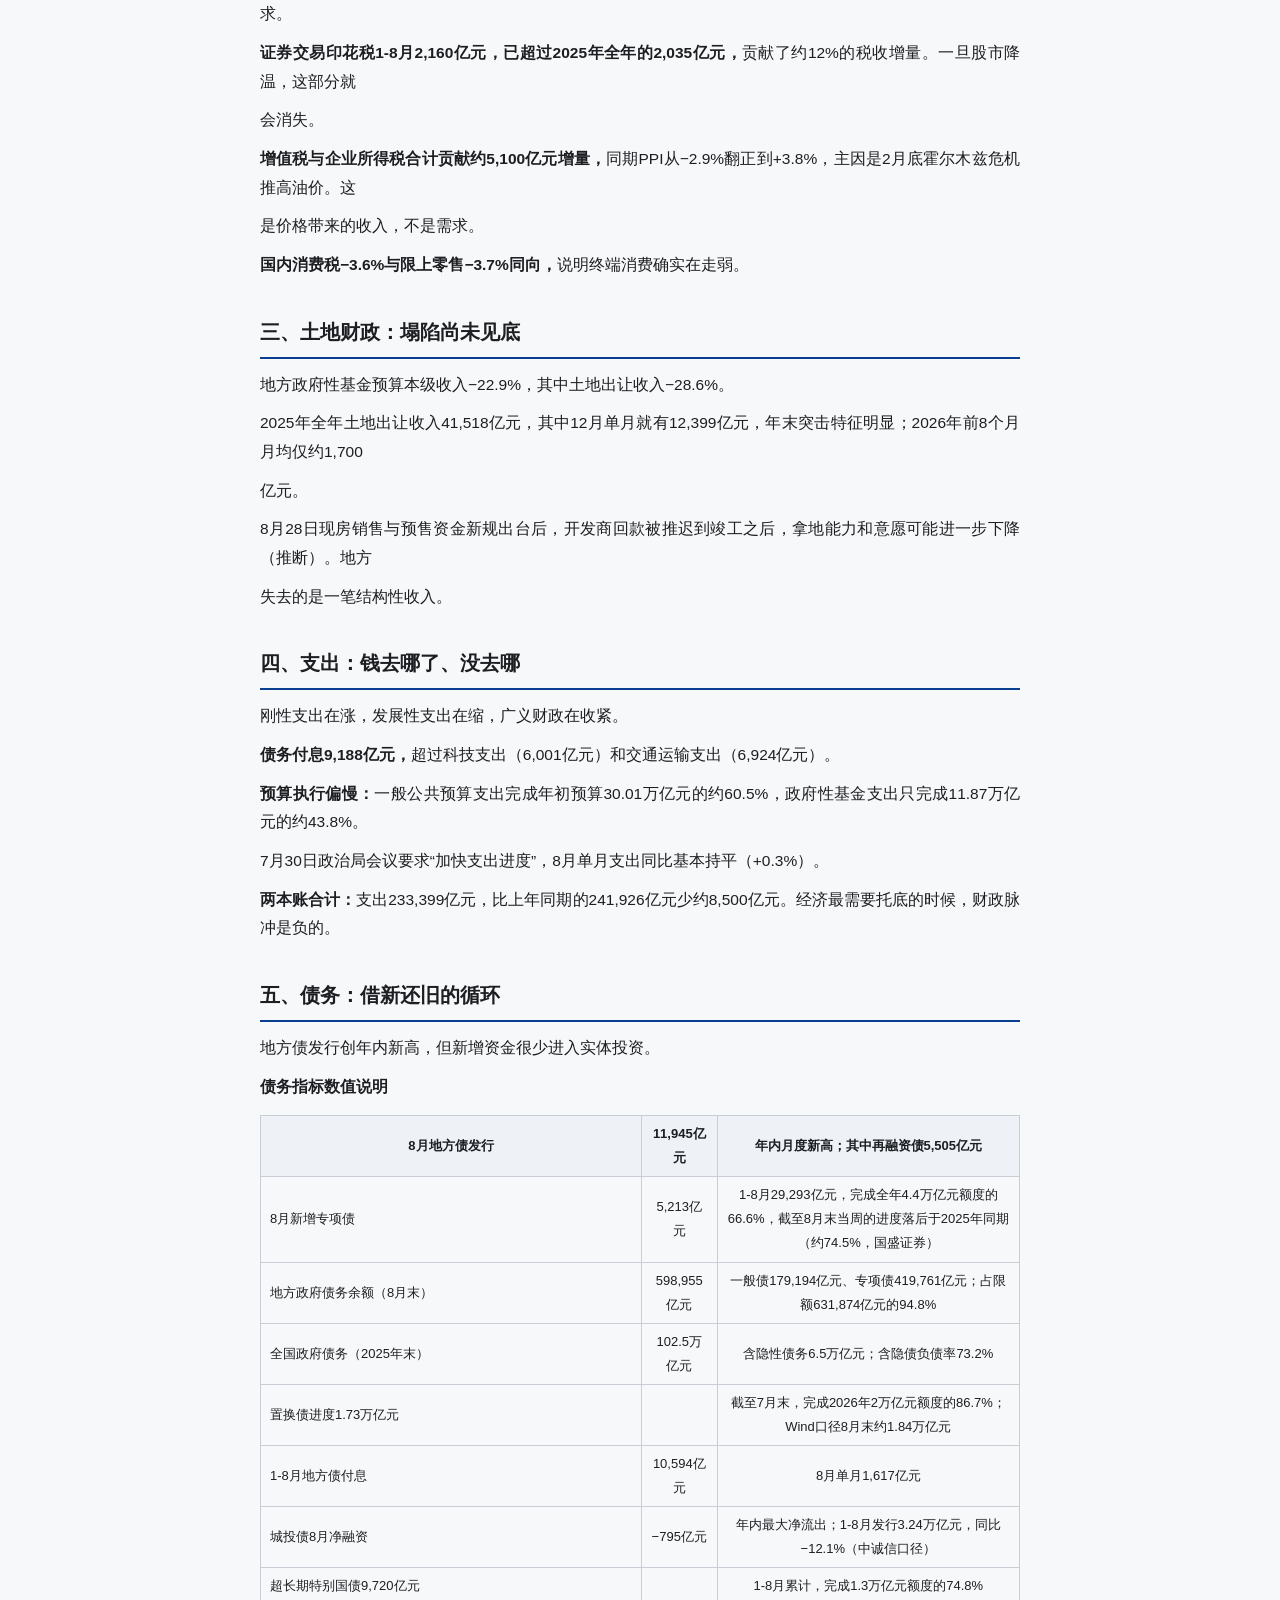
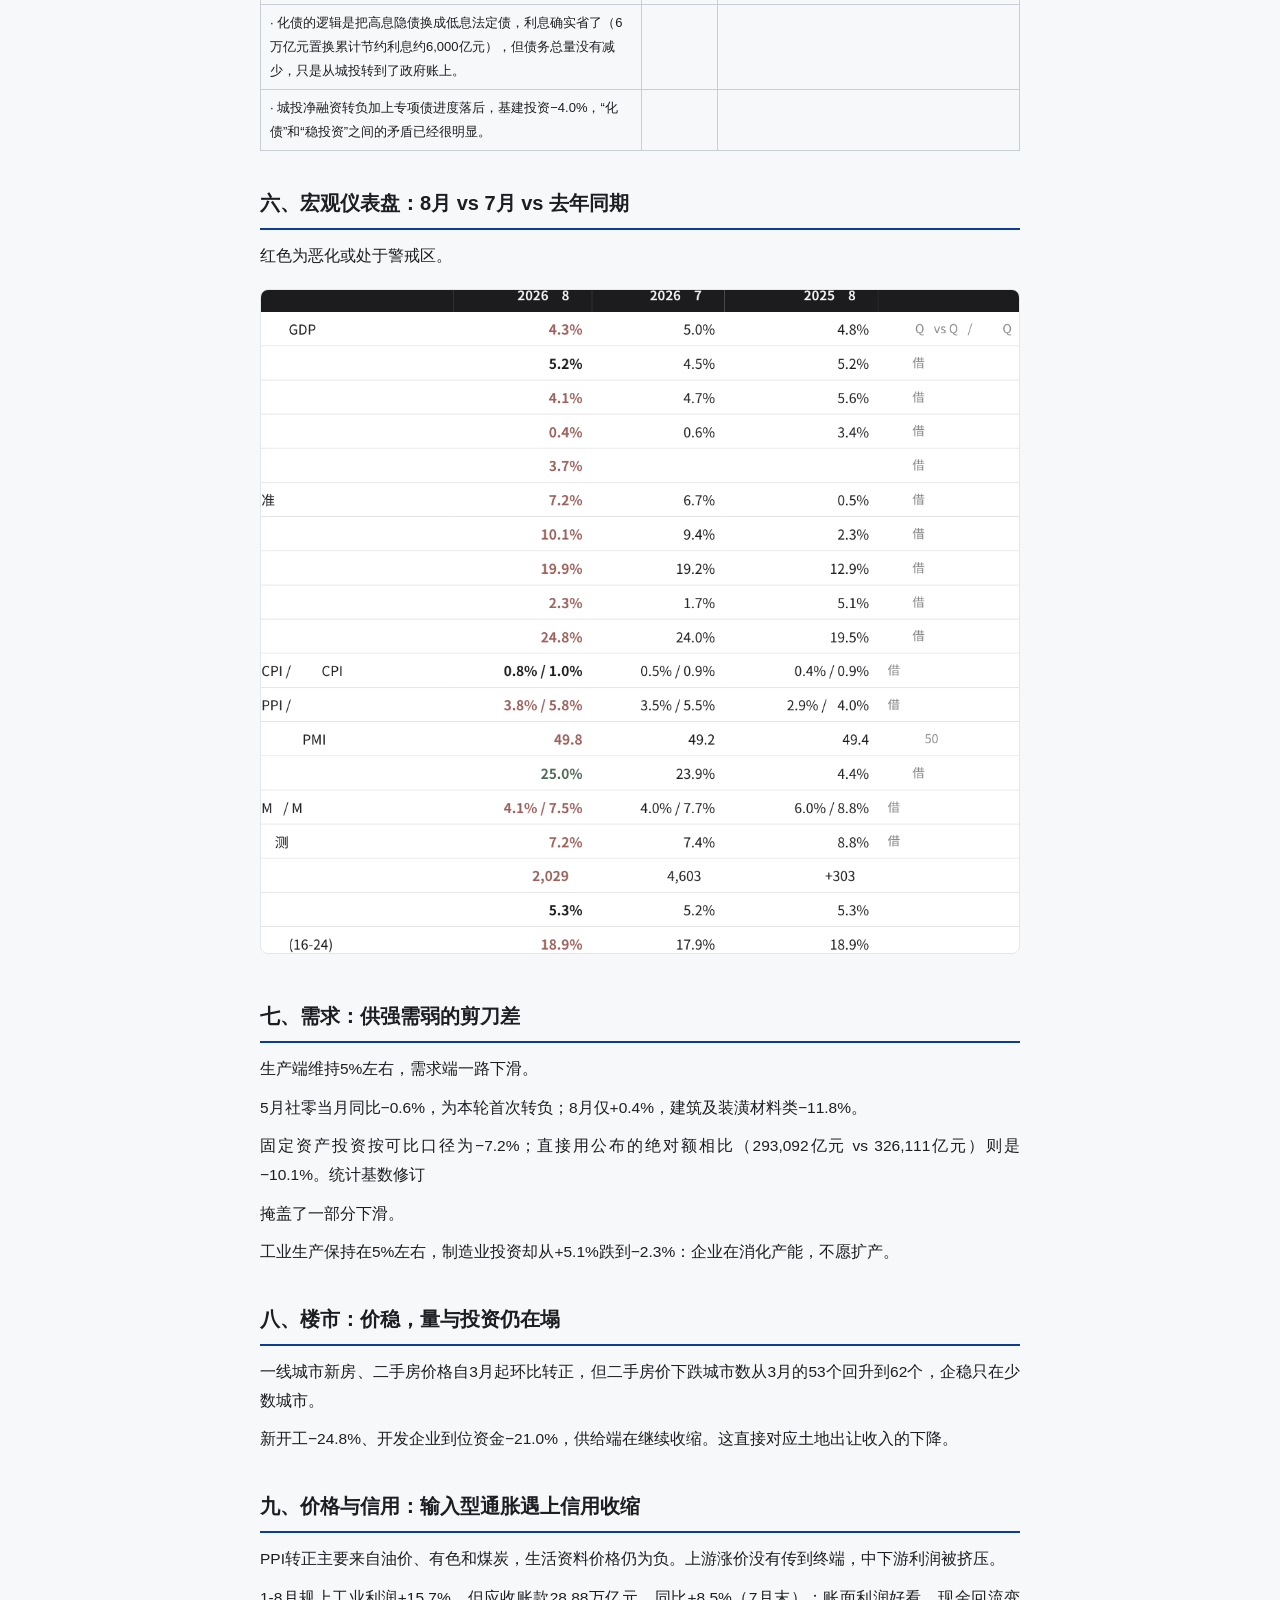
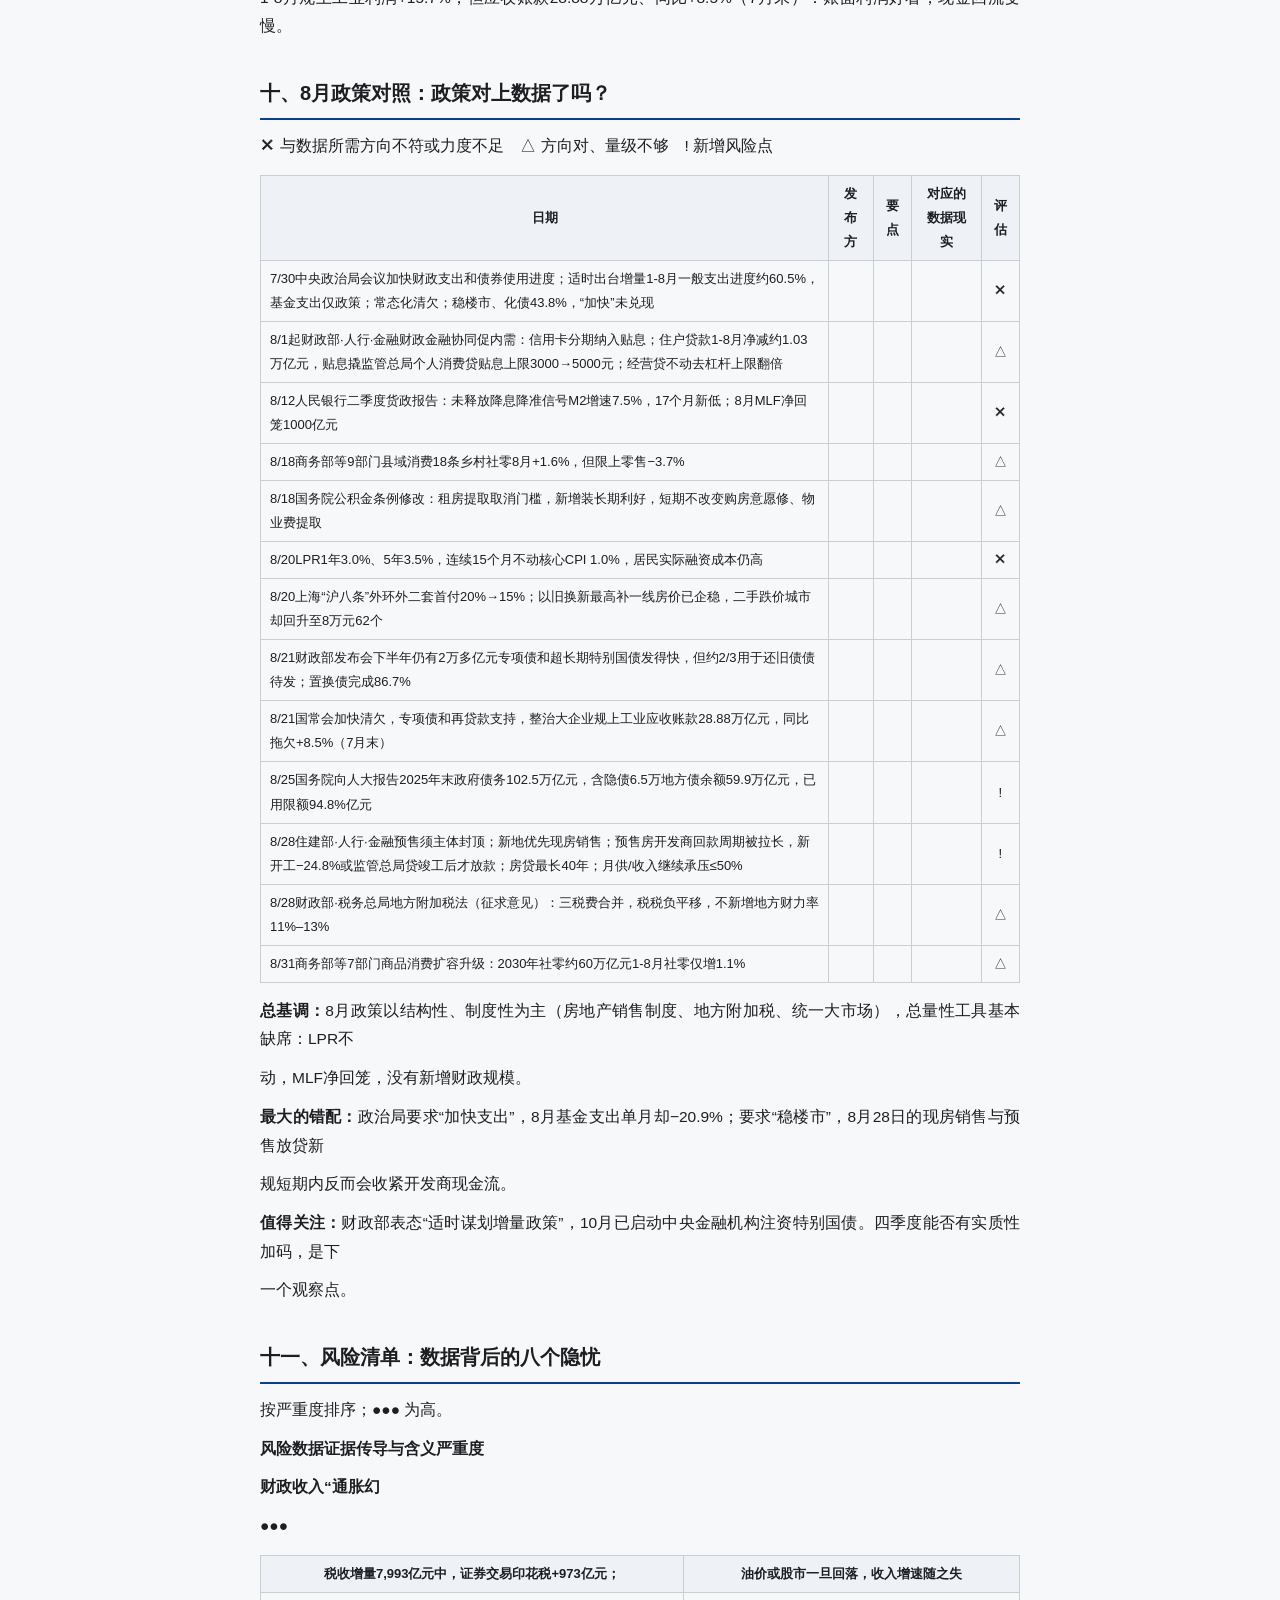
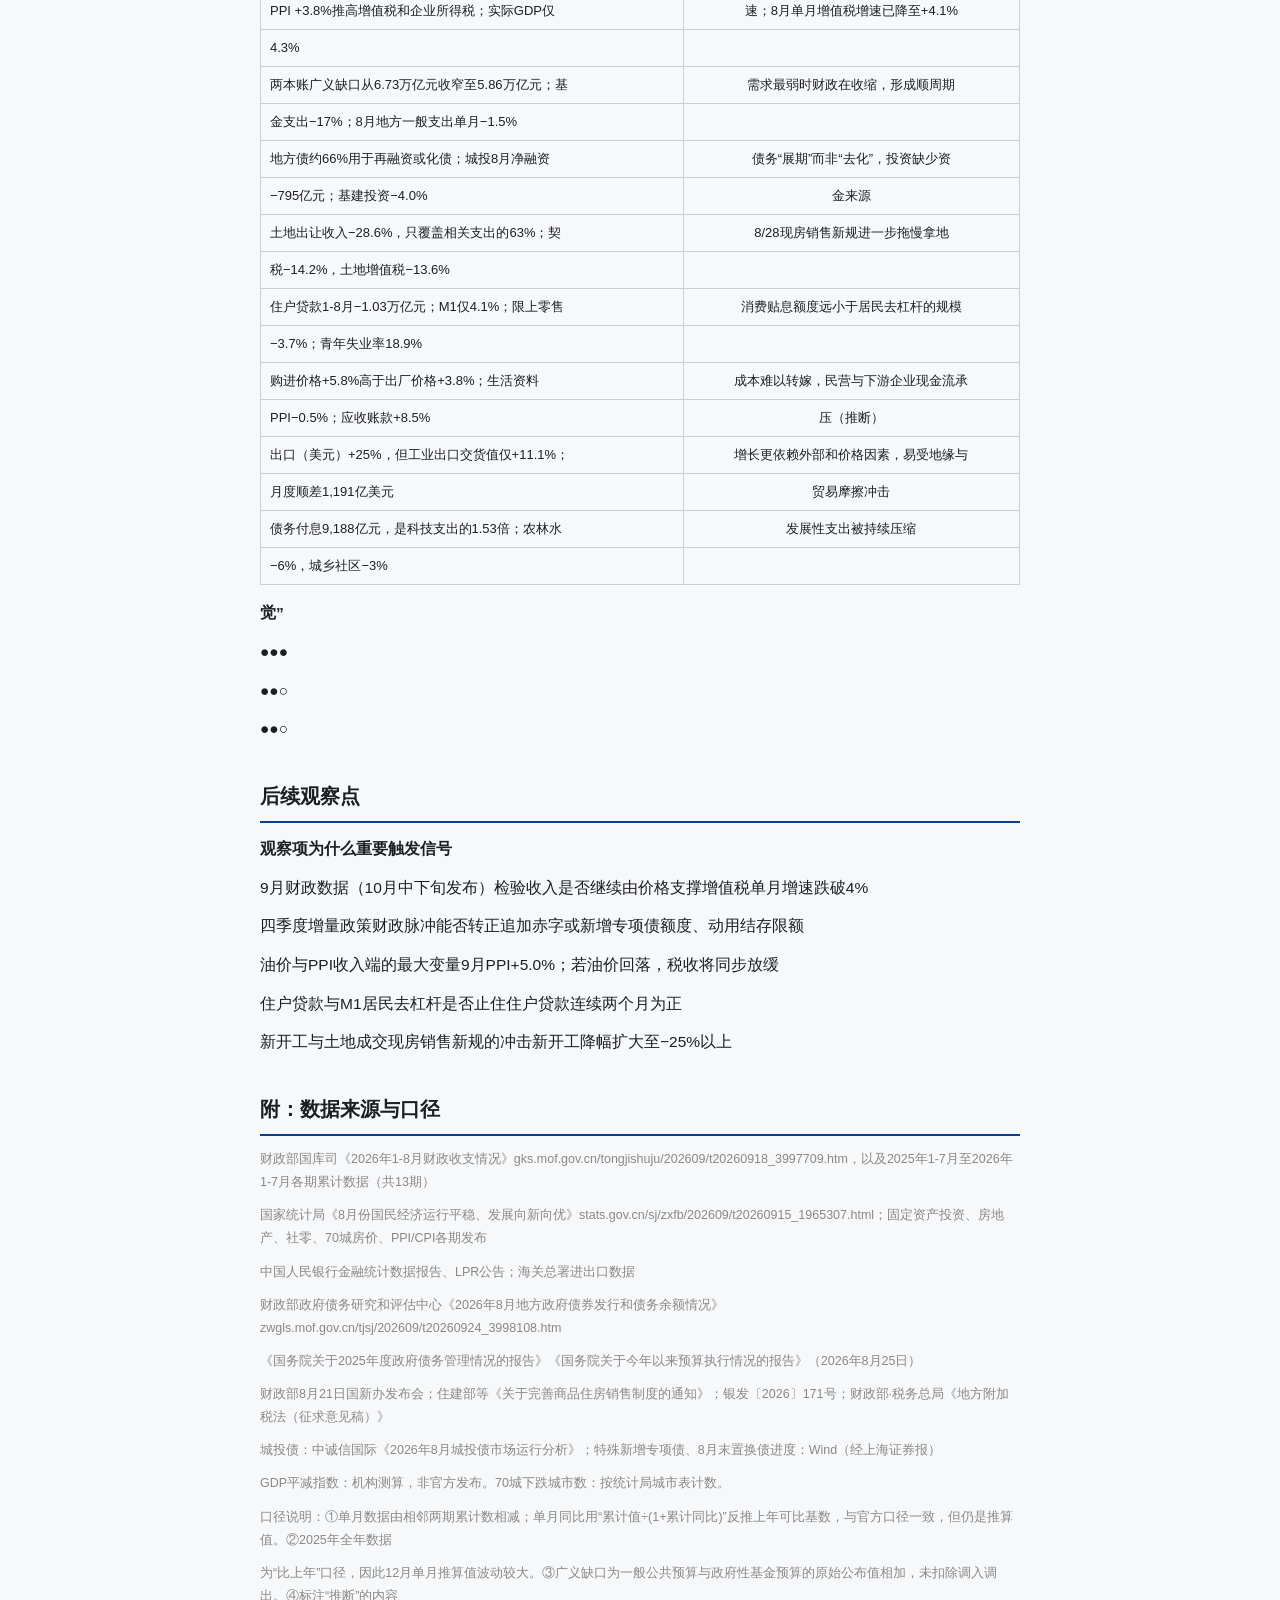
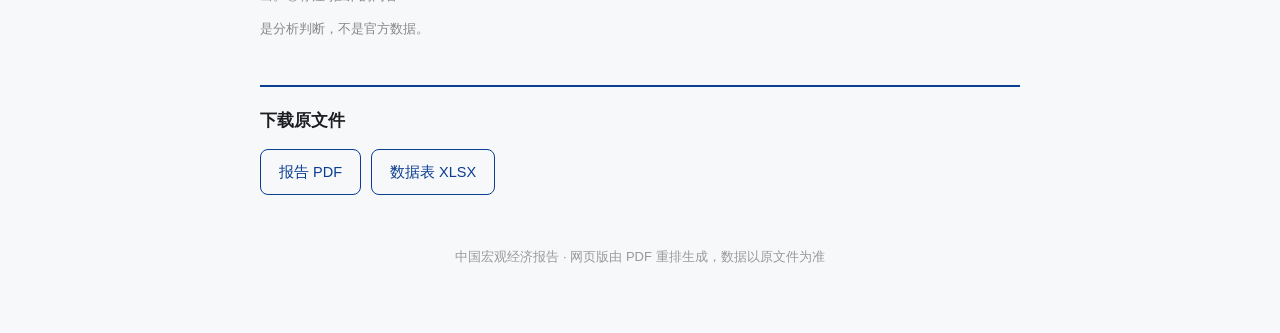
==== commit 0c893a33: "修复表格逻辑行合并：跨行单元格不再被拆成碎行（政策表等）" ====
--- a/reports/2026-08-fiscal.html
+++ b/reports/2026-08-fiscal.html
@@ -54,7 +54,7 @@
 <p class="note">数据截至2026年10月14日 · 来源：财政部国库司、国家统计局、中国人民银行、海关总署、财政部政府债务研究和评估中心等 · 单月数据由累计数推算</p>
 <h2><strong>一、财政总览：8月切面</strong></h2>
 <p>1-8月累计与8月单月，亿元。单月同比按官方累计同比反推上年可比基数计算，为推算值。</p>
-<table><tr><th></th><th>1-8月</th><th>累计同比</th><th>较1-7月</th><th>8月单月</th><th>单月同比</th></tr><tr><td>一般公共预算收入</td><td>156,633</td><td>+5.7%</td><td>→12,937</td><td></td><td>+4.6%</td></tr><tr><td>税收收入</td><td>129,104</td><td>+6.6%</td><td>→10,723</td><td></td><td>+5.5%</td></tr><tr><td>中央收入</td><td>70,118</td><td>+9.1%</td><td>→6,261</td><td></td><td>+9.1%</td></tr><tr><td>地方本级收入</td><td>86,515</td><td>+3.1%</td><td>▼-0.2</td><td>6,676</td><td>+0.8%</td></tr><tr><td>一般公共预算支出</td><td>181,451</td><td>+1.2%</td><td>→18,562</td><td></td><td>+0.3%</td></tr><tr><td>中央本级支出</td><td>28,177</td><td>+6.0%</td><td>▼-0.2</td><td>3,394</td><td>+4.6%</td></tr><tr><td>地方支出</td><td>153,274</td><td>+0.3%</td><td>▼-0.2</td><td>15,168</td><td>-1.5%</td></tr><tr><td>地方政府性基金收入</td><td>18,127</td><td>-22.9%</td><td>▲+1.9</td><td>2,680</td><td>-9.8%</td></tr><tr><td>土地出让收入</td><td>13,753</td><td>-28.6%</td><td>▲+2.2</td><td>2,022</td><td>-12.5%</td></tr><tr><td>政府性基金支出</td><td>51,948</td><td>-17.0%</td><td>▼-0.6</td><td>6,538</td><td>-20.9%</td></tr><tr><td>债务付息支出</td><td>9,188</td><td>+5.4%</td><td>▲+0.2</td><td>1,222</td><td>+6.7%</td></tr><tr><td>中央与地方分化：8月单月中央收入+9.1%，地方本级收入仅+0.8%；地方一般支出单月−1.5%，中央本级支出+4.6%。</td><td></td><td></td><td></td><td></td><td></td></tr><tr><td>土地出让降幅收窄到−12.5%，但这是在2025年下半年的低基数上；8月单月仅2,022亿元，不到2025年12月单月的六分之 一。</td><td></td><td></td><td></td><td></td><td></td></tr><tr><td>政府性基金支出单月−20.9%：专项债“发得多”与基金支出“花得少”同时出现，资金很可能被用于偿债而非形成实物工</td><td></td><td></td><td></td><td></td><td></td></tr></table>
+<table><tr><th></th><th>1-8月</th><th>累计同比</th><th>较1-7月</th><th>8月单月</th><th>单月同比</th></tr><tr><td>一般公共预算收入</td><td>156,633</td><td>+5.7%</td><td>→12,937</td><td></td><td>+4.6%</td></tr><tr><td>税收收入</td><td>129,104</td><td>+6.6%</td><td>→10,723</td><td></td><td>+5.5%</td></tr><tr><td>中央收入</td><td>70,118</td><td>+9.1%</td><td>→6,261</td><td></td><td>+9.1%</td></tr><tr><td>地方本级收入</td><td>86,515</td><td>+3.1%</td><td>▼-0.2</td><td>6,676</td><td>+0.8%</td></tr><tr><td>一般公共预算支出</td><td>181,451</td><td>+1.2%</td><td>→18,562</td><td></td><td>+0.3%</td></tr><tr><td>中央本级支出</td><td>28,177</td><td>+6.0%</td><td>▼-0.2</td><td>3,394</td><td>+4.6%</td></tr><tr><td>地方支出</td><td>153,274</td><td>+0.3%</td><td>▼-0.2</td><td>15,168</td><td>-1.5%</td></tr><tr><td>地方政府性基金收入</td><td>18,127</td><td>-22.9%</td><td>▲+1.9</td><td>2,680</td><td>-9.8%</td></tr><tr><td>土地出让收入</td><td>13,753</td><td>-28.6%</td><td>▲+2.2</td><td>2,022</td><td>-12.5%</td></tr><tr><td>政府性基金支出</td><td>51,948</td><td>-17.0%</td><td>▼-0.6</td><td>6,538</td><td>-20.9%</td></tr><tr><td>债务付息支出</td><td>9,188</td><td>+5.4%</td><td>▲+0.2</td><td>1,222</td><td>+6.7%</td></tr><tr><td>中央与地方分化：8月单月中央收入+9.1%，地方本级收入仅+0.8%；地方一般支出单月−1.5%，中央本级支出+4.6%。</td><td></td><td></td><td></td><td></td><td></td></tr><tr><td>土地出让降幅收窄到−12.5%，但这是在2025年下半年的低基数上；8月单月仅2,022亿元，不到2025年12月单月的六分之一。</td><td></td><td></td><td></td><td></td><td></td></tr><tr><td>政府性基金支出单月−20.9%：专项债“发得多”与基金支出“花得少”同时出现，资金很可能被用于偿债而非形成实物工</td><td></td><td></td><td></td><td></td><td></td></tr></table>
 <p>作量（推断）。</p>
 <p>中央收入累计增速从2025年全年的−6.5%拉升到+9.1%，地方本级收入始终在2%–3%之间徘徊。增量主要集中在中央。</p>
 <p>地方支出增速从2025年1-7月的+2.5%一路降到+0.3%。地方没钱，最先砍掉的是农林水、城乡社区、交通运输这类建设性</p>
@@ -81,7 +81,7 @@
 <h2><strong>五、债务：借新还旧的循环</strong></h2>
 <p>地方债发行创年内新高，但新增资金很少进入实体投资。</p>
 <p><strong>债务指标</strong><strong>数值</strong><strong>说明</strong></p>
-<table><tr><th>8月地方债发行</th><th>11,945亿元</th><th>年内月度新高；其中再融资债5,505亿元</th></tr><tr><td>8月新增专项债</td><td>5,213亿元</td><td>1-8月29,293亿元，完成全年4.4万亿元额度的66.6%，截至8月末当周的进度落后于2025年同</td></tr><tr><td></td><td></td><td>期（约74.5%，国盛证券）</td></tr><tr><td>地方政府债务余额（8 月末）</td><td>598,955亿元</td><td>一般债179,194亿元、专项债419,761亿元；占限额631,874亿元的94.8%</td></tr><tr><td>全国政府债务（2025年 末）</td><td>102.5万亿元</td><td>含隐性债务6.5万亿元；含隐债负债率73.2%</td></tr><tr><td>置换债进度1.73万亿元</td><td></td><td>截至7月末，完成2026年2万亿元额度的86.7%；Wind口径8月末约1.84万亿元</td></tr><tr><td>1-8月地方债付息</td><td>10,594亿元</td><td>8月单月1,617亿元</td></tr><tr><td>城投债8月净融资</td><td>−795亿元</td><td>年内最大净流出；1-8月发行3.24万亿元，同比−12.1%（中诚信口径）</td></tr><tr><td>超长期特别国债9,720亿元</td><td></td><td>1-8月累计，完成1.3万亿元额度的74.8%</td></tr><tr><td>· 化债的逻辑是把高息隐债换成低息法定债，利息确实省了（6万亿元置换累计节约利息约6,000亿元），但债务总量没有减 少，只是从城投转到了政府账上。</td><td></td><td></td></tr><tr><td>· 城投净融资转负加上专项债进度落后，基建投资−4.0%，“化债”和“稳投资”之间的矛盾已经很明显。</td><td></td><td></td></tr></table>
+<table><tr><th>8月地方债发行</th><th>11,945亿元</th><th>年内月度新高；其中再融资债5,505亿元</th></tr><tr><td>8月新增专项债</td><td>5,213亿元</td><td>1-8月29,293亿元，完成全年4.4万亿元额度的66.6%，截至8月末当周的进度落后于2025年同期（约74.5%，国盛证券）</td></tr><tr><td>地方政府债务余额（8月末）</td><td>598,955亿元</td><td>一般债179,194亿元、专项债419,761亿元；占限额631,874亿元的94.8%</td></tr><tr><td>全国政府债务（2025年末）</td><td>102.5万亿元</td><td>含隐性债务6.5万亿元；含隐债负债率73.2%</td></tr><tr><td>置换债进度1.73万亿元</td><td></td><td>截至7月末，完成2026年2万亿元额度的86.7%；Wind口径8月末约1.84万亿元</td></tr><tr><td>1-8月地方债付息</td><td>10,594亿元</td><td>8月单月1,617亿元</td></tr><tr><td>城投债8月净融资</td><td>−795亿元</td><td>年内最大净流出；1-8月发行3.24万亿元，同比−12.1%（中诚信口径）</td></tr><tr><td>超长期特别国债9,720亿元</td><td></td><td>1-8月累计，完成1.3万亿元额度的74.8%</td></tr><tr><td>· 化债的逻辑是把高息隐债换成低息法定债，利息确实省了（6万亿元置换累计节约利息约6,000亿元），但债务总量没有减少，只是从城投转到了政府账上。</td><td></td><td></td></tr><tr><td>· 城投净融资转负加上专项债进度落后，基建投资−4.0%，“化债”和“稳投资”之间的矛盾已经很明显。</td><td></td><td></td></tr></table>
 <h2><strong>六、宏观仪表盘：8月 vs 7月 vs 去年同期</strong></h2>
 <p>红色为恶化或处于警戒区。</p>
 <figure><img src="../assets/2026-08-fiscal/table-01.png" alt="数据表" loading="lazy"></figure>
@@ -99,7 +99,7 @@
 <p>1-8月规上工业利润+15.7%，但应收账款28.88万亿元、同比+8.5%（7月末）：账面利润好看，现金回流变慢。</p>
 <h2><strong>十、8月政策对照：政策对上数据了吗？</strong></h2>
 <p>✕ 与数据所需方向不符或力度不足　△ 方向对、量级不够　! 新增风险点</p>
-<table><tr><th>日期</th><th>发布方</th><th>要点</th><th>对应的数据现实</th><th>评估</th></tr><tr><td>7/30中央政治局会议加快财政支出和债券使用进度；适时出台增量1-8月一般支出进度约60.5%，基金支出仅 政策；常态化清欠；稳楼市、化债43.8%，“加快”未兑现</td><td></td><td></td><td></td><td>✕</td></tr><tr><td>8/1起财政部·人行·金融财政金融协同促内需：信用卡分期纳入贴息；住户贷款1-8月净减约1.03万亿元，贴息撬 监管总局个人消费贷贴息上限3000→5000元；经营贷不动去杠杆 上限翻倍</td><td></td><td></td><td></td><td>△</td></tr><tr><td>8/12人民银行二季度货政报告：未释放降息降准信号M2增速7.5%，17个月新低；8月MLF净回 笼1000亿元</td><td></td><td></td><td></td><td>✕</td></tr><tr><td>8/18商务部等9部门县域消费18条乡村社零8月+1.6%，但限上零售−3.7%</td><td></td><td></td><td></td><td>△</td></tr><tr><td>8/18国务院公积金条例修改：租房提取取消门槛，新增装长期利好，短期不改变购房意愿 修、物业费提取</td><td></td><td></td><td></td><td>△</td></tr><tr><td>8/20LPR1年3.0%、5年3.5%，连续15个月不动核心CPI 1.0%，居民实际融资成本仍高</td><td></td><td></td><td></td><td>✕</td></tr><tr><td>8/20上海“沪八条”外环外二套首付20%→15%；以旧换新最高补一线房价已企稳，二手跌价城市却回升至 8万元62个</td><td></td><td></td><td></td><td>△</td></tr><tr><td>8/21财政部发布会下半年仍有2万多亿元专项债和超长期特别国债发得快，但约2/3用于还旧债 债待发；置换债完成86.7%</td><td></td><td></td><td></td><td>△</td></tr><tr><td>8/21国常会加快清欠，专项债和再贷款支持，整治大企业规上工业应收账款28.88万亿元，同比 拖欠+8.5%（7月末）</td><td></td><td></td><td></td><td>△</td></tr><tr><td>8/25国务院向人大报告2025年末政府债务102.5万亿元，含隐债6.5万地方债余额59.9万亿元，已用限额94.8% 亿元</td><td></td><td></td><td></td><td>!</td></tr><tr><td>8/28住建部·人行·金融预售须主体封顶；新地优先现房销售；预售房开发商回款周期被拉长，新开工−24.8%或 监管总局贷竣工后才放款；房贷最长40年；月供/收入继续承压 ≤50%</td><td></td><td></td><td></td><td>!</td></tr><tr><td>8/28财政部·税务总局地方附加税法（征求意见）：三税费合并，税税负平移，不新增地方财力 率11%–13%</td><td></td><td></td><td></td><td>△</td></tr><tr><td>8/31商务部等7部门商品消费扩容升级：2030年社零约60万亿元1-8月社零仅增1.1%</td><td></td><td></td><td></td><td>△</td></tr></table>
+<table><tr><th>日期</th><th>发布方</th><th>要点</th><th>对应的数据现实</th><th>评估</th></tr><tr><td>7/30中央政治局会议加快财政支出和债券使用进度；适时出台增量1-8月一般支出进度约60.5%，基金支出仅政策；常态化清欠；稳楼市、化债43.8%，“加快”未兑现</td><td></td><td></td><td></td><td>✕</td></tr><tr><td>8/1起财政部·人行·金融财政金融协同促内需：信用卡分期纳入贴息；住户贷款1-8月净减约1.03万亿元，贴息撬监管总局个人消费贷贴息上限3000→5000元；经营贷不动去杠杆上限翻倍</td><td></td><td></td><td></td><td>△</td></tr><tr><td>8/12人民银行二季度货政报告：未释放降息降准信号M2增速7.5%，17个月新低；8月MLF净回笼1000亿元</td><td></td><td></td><td></td><td>✕</td></tr><tr><td>8/18商务部等9部门县域消费18条乡村社零8月+1.6%，但限上零售−3.7%</td><td></td><td></td><td></td><td>△</td></tr><tr><td>8/18国务院公积金条例修改：租房提取取消门槛，新增装长期利好，短期不改变购房意愿修、物业费提取</td><td></td><td></td><td></td><td>△</td></tr><tr><td>8/20LPR1年3.0%、5年3.5%，连续15个月不动核心CPI 1.0%，居民实际融资成本仍高</td><td></td><td></td><td></td><td>✕</td></tr><tr><td>8/20上海“沪八条”外环外二套首付20%→15%；以旧换新最高补一线房价已企稳，二手跌价城市却回升至8万元62个</td><td></td><td></td><td></td><td>△</td></tr><tr><td>8/21财政部发布会下半年仍有2万多亿元专项债和超长期特别国债发得快，但约2/3用于还旧债债待发；置换债完成86.7%</td><td></td><td></td><td></td><td>△</td></tr><tr><td>8/21国常会加快清欠，专项债和再贷款支持，整治大企业规上工业应收账款28.88万亿元，同比拖欠+8.5%（7月末）</td><td></td><td></td><td></td><td>△</td></tr><tr><td>8/25国务院向人大报告2025年末政府债务102.5万亿元，含隐债6.5万地方债余额59.9万亿元，已用限额94.8%亿元</td><td></td><td></td><td></td><td>!</td></tr><tr><td>8/28住建部·人行·金融预售须主体封顶；新地优先现房销售；预售房开发商回款周期被拉长，新开工−24.8%或监管总局贷竣工后才放款；房贷最长40年；月供/收入继续承压≤50%</td><td></td><td></td><td></td><td>!</td></tr><tr><td>8/28财政部·税务总局地方附加税法（征求意见）：三税费合并，税税负平移，不新增地方财力率11%–13%</td><td></td><td></td><td></td><td>△</td></tr><tr><td>8/31商务部等7部门商品消费扩容升级：2030年社零约60万亿元1-8月社零仅增1.1%</td><td></td><td></td><td></td><td>△</td></tr></table>
 <p><strong>总基调：</strong>8月政策以结构性、制度性为主（房地产销售制度、地方附加税、统一大市场），总量性工具基本缺席：LPR不</p>
 <p>动，MLF净回笼，没有新增财政规模。</p>
 <p><strong>最大的错配：</strong>政治局要求“加快支出”，8月基金支出单月却−20.9%；要求“稳楼市”，8月28日的现房销售与预售放贷新</p>
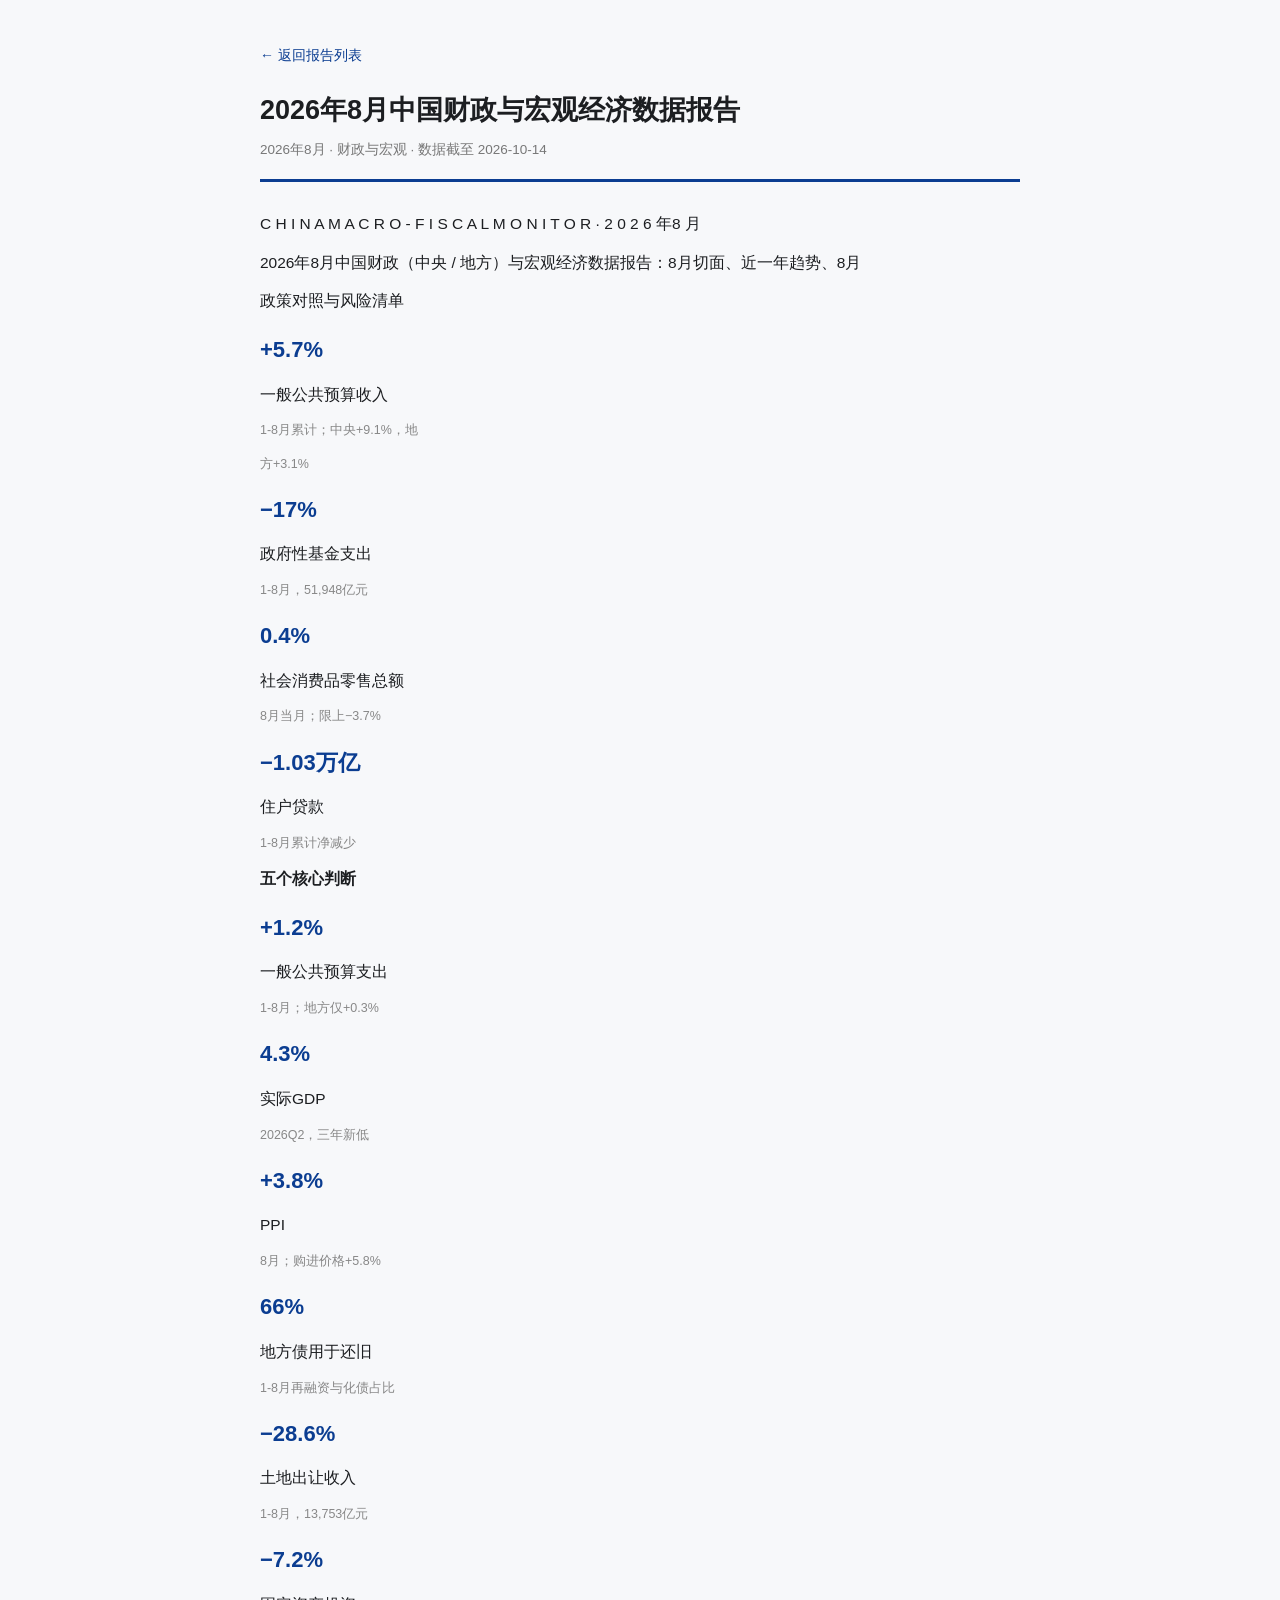
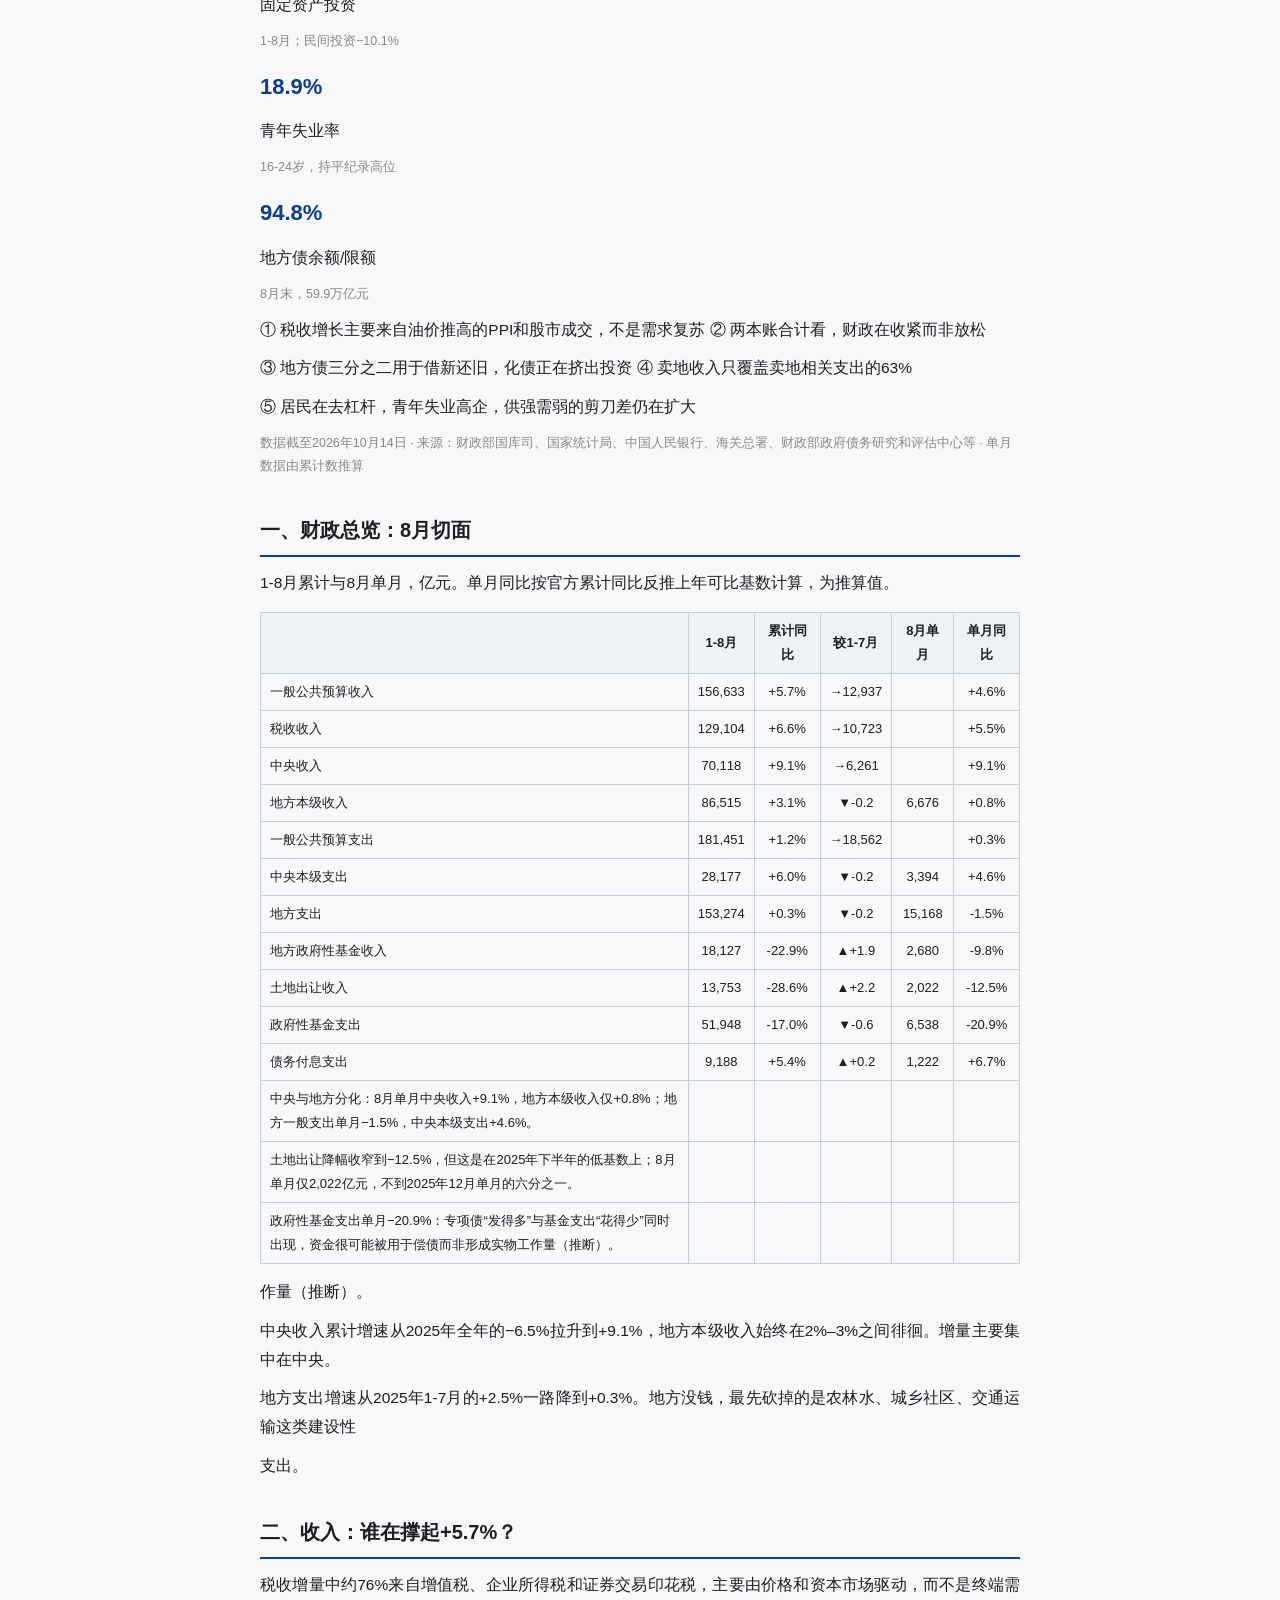
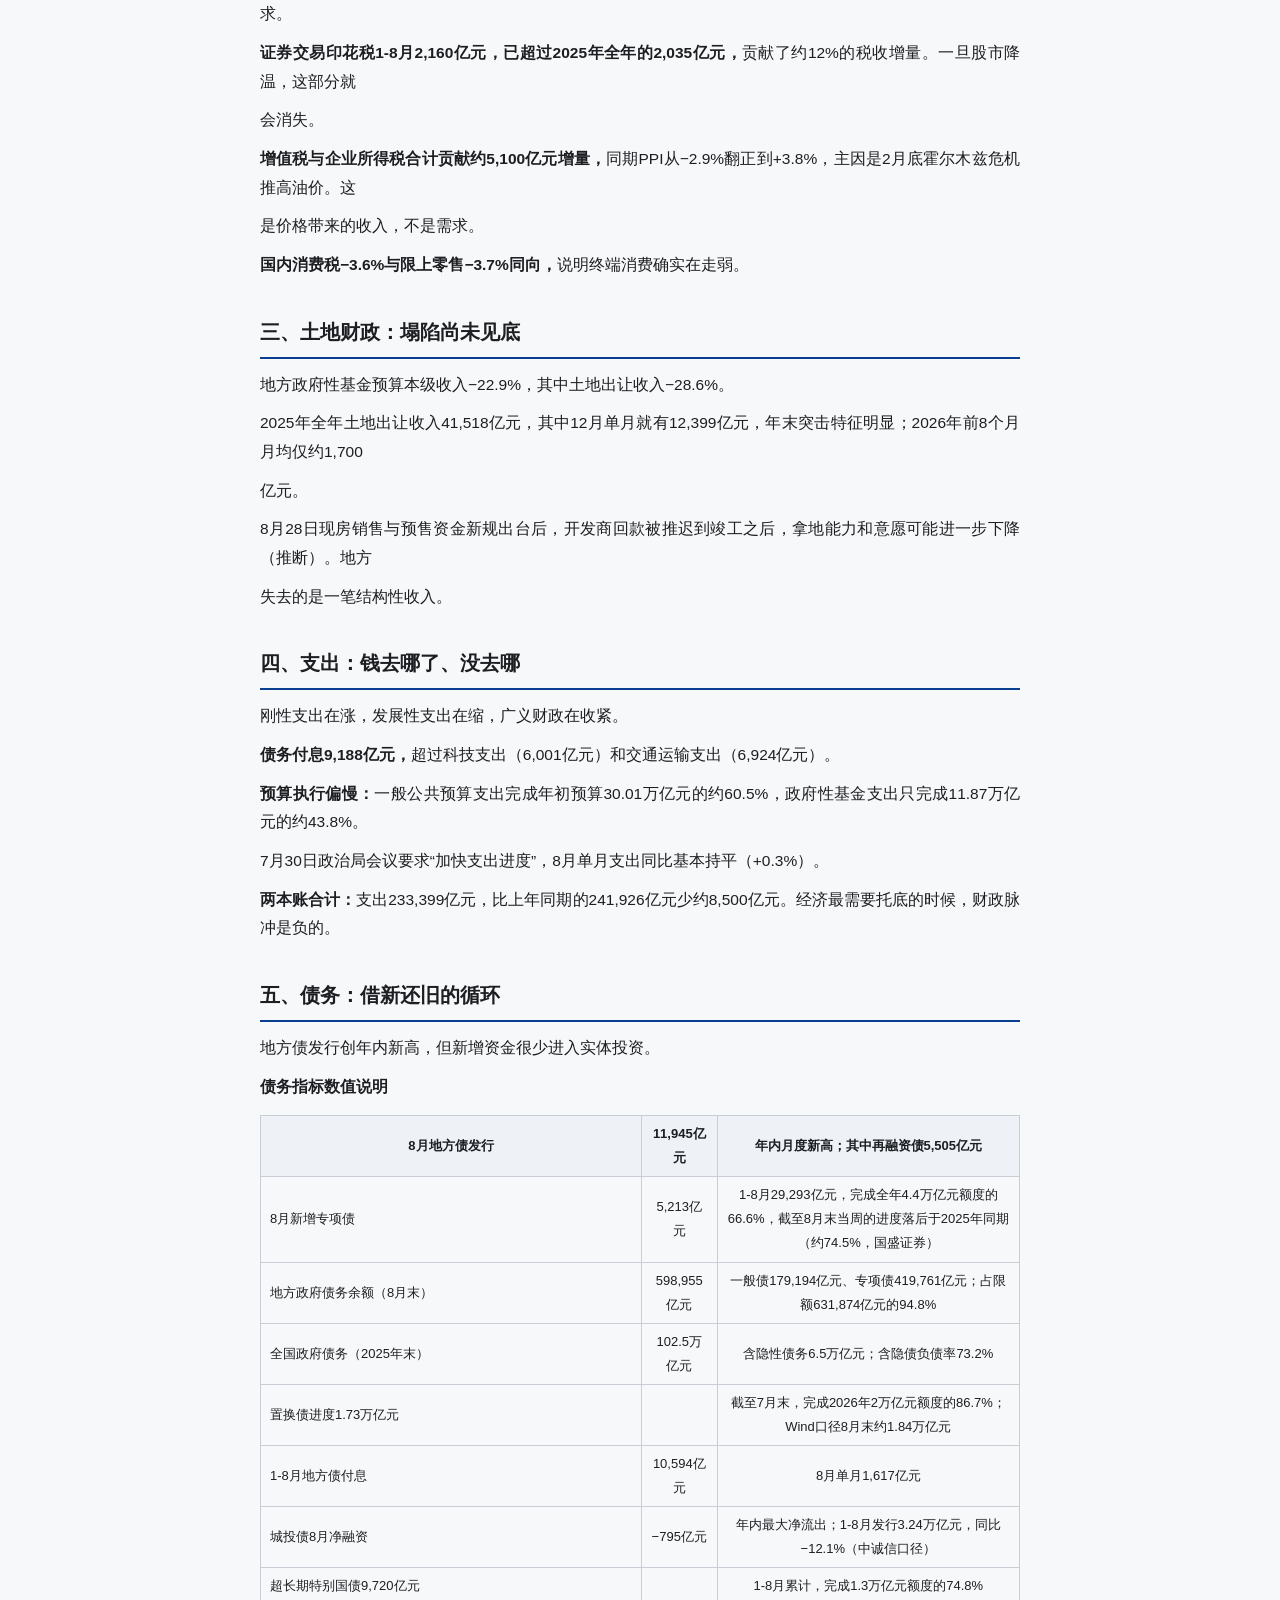
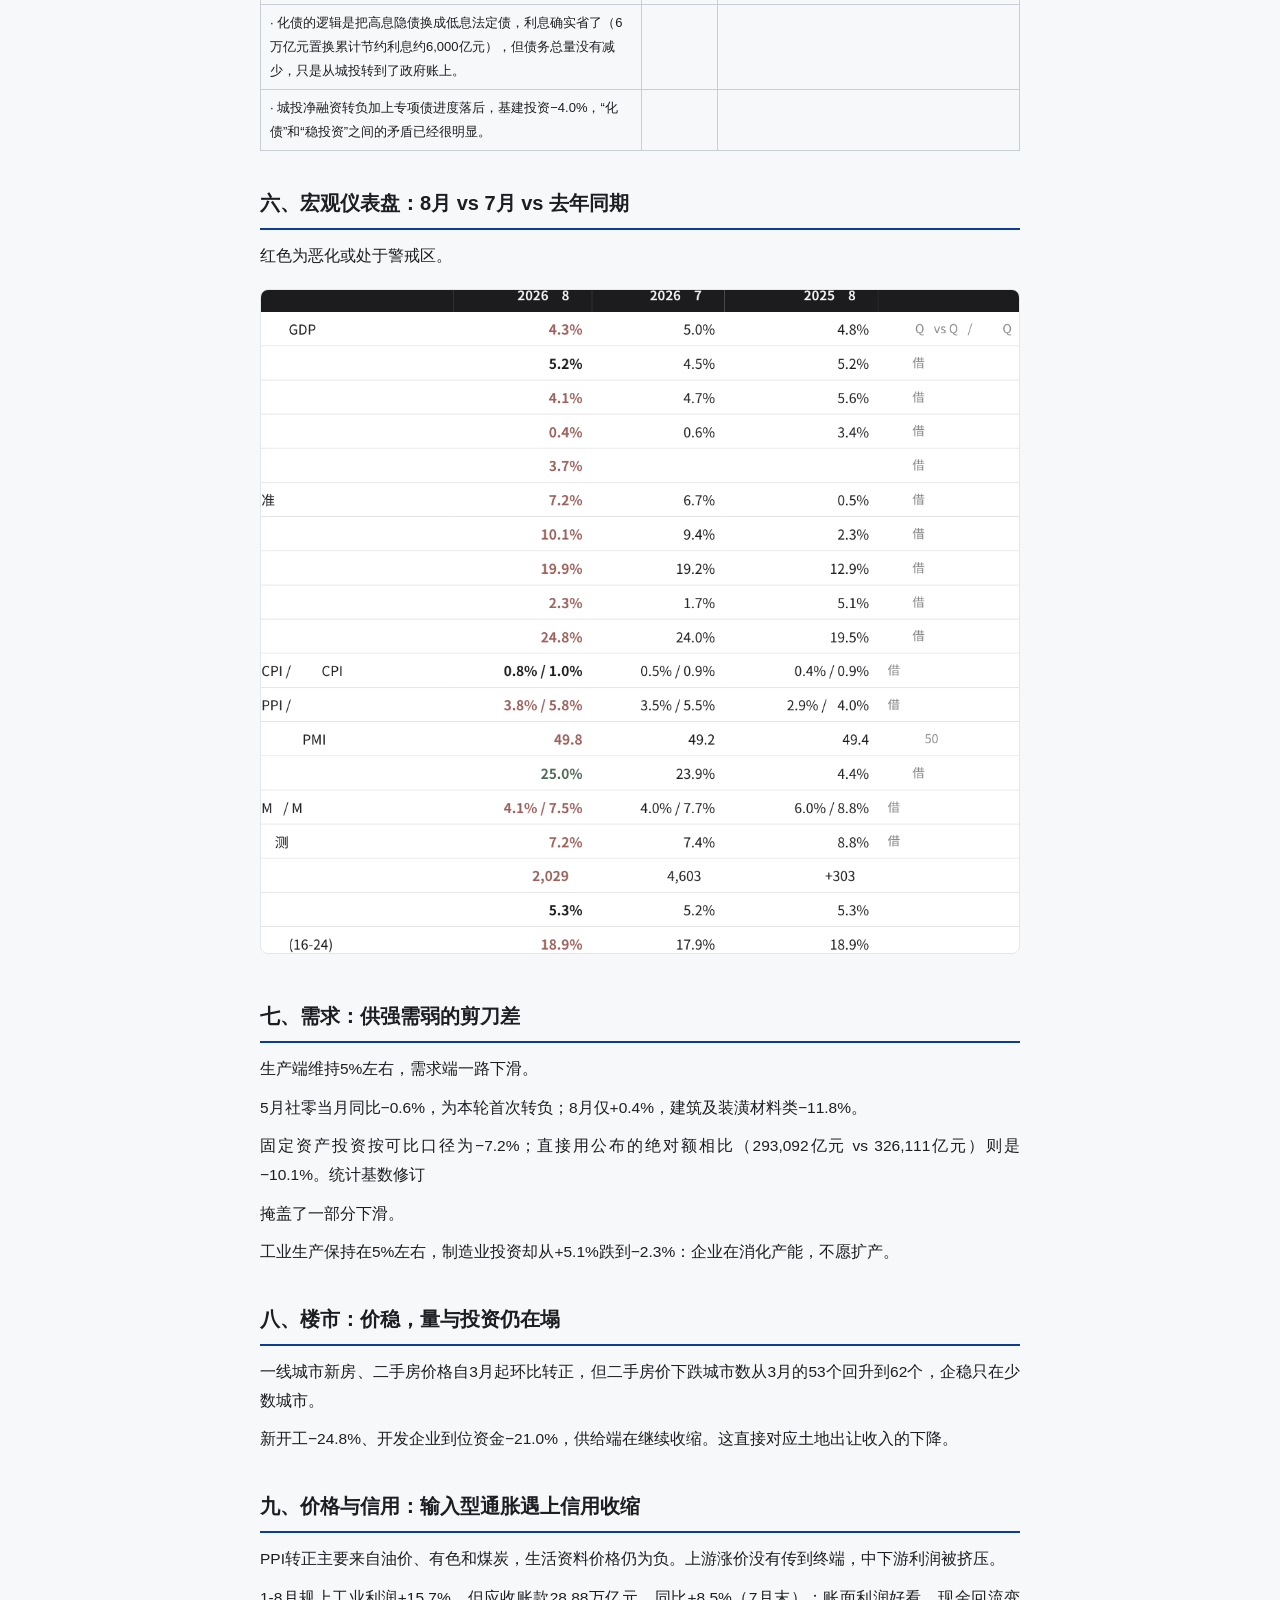
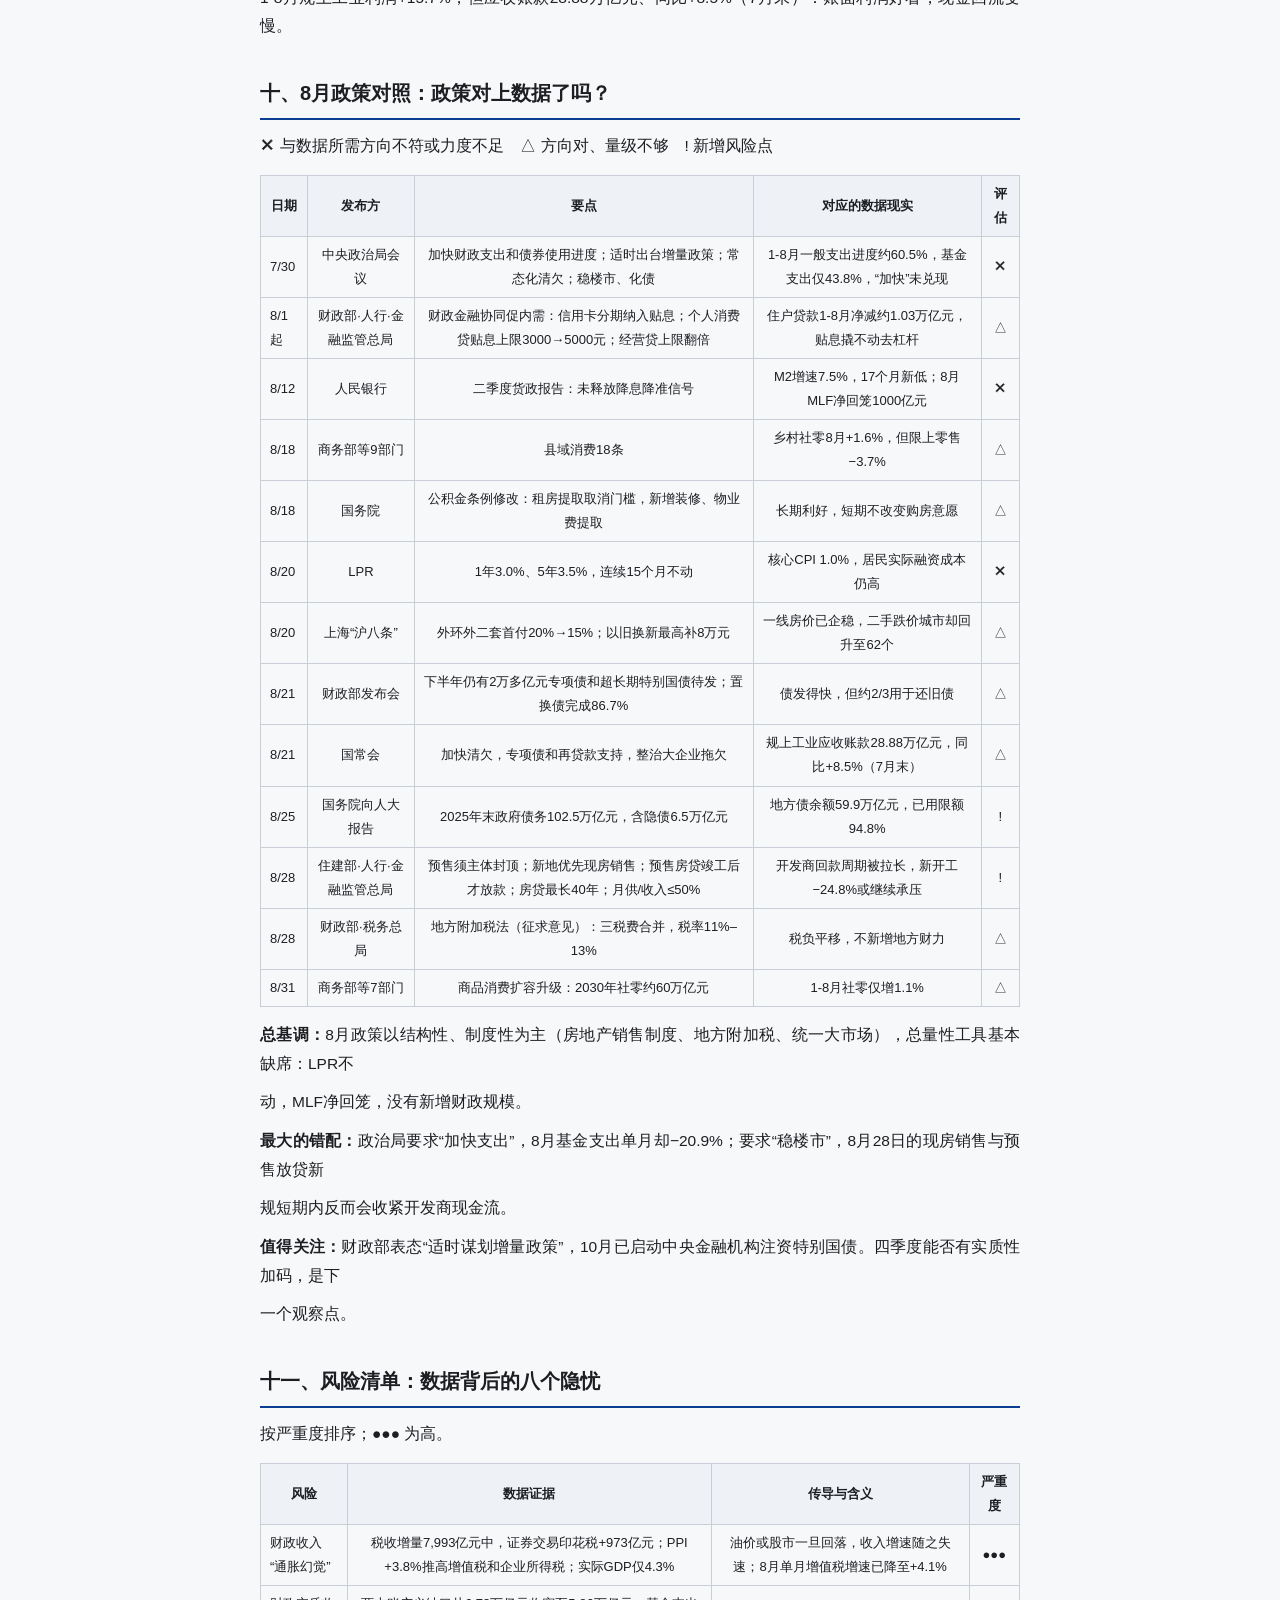
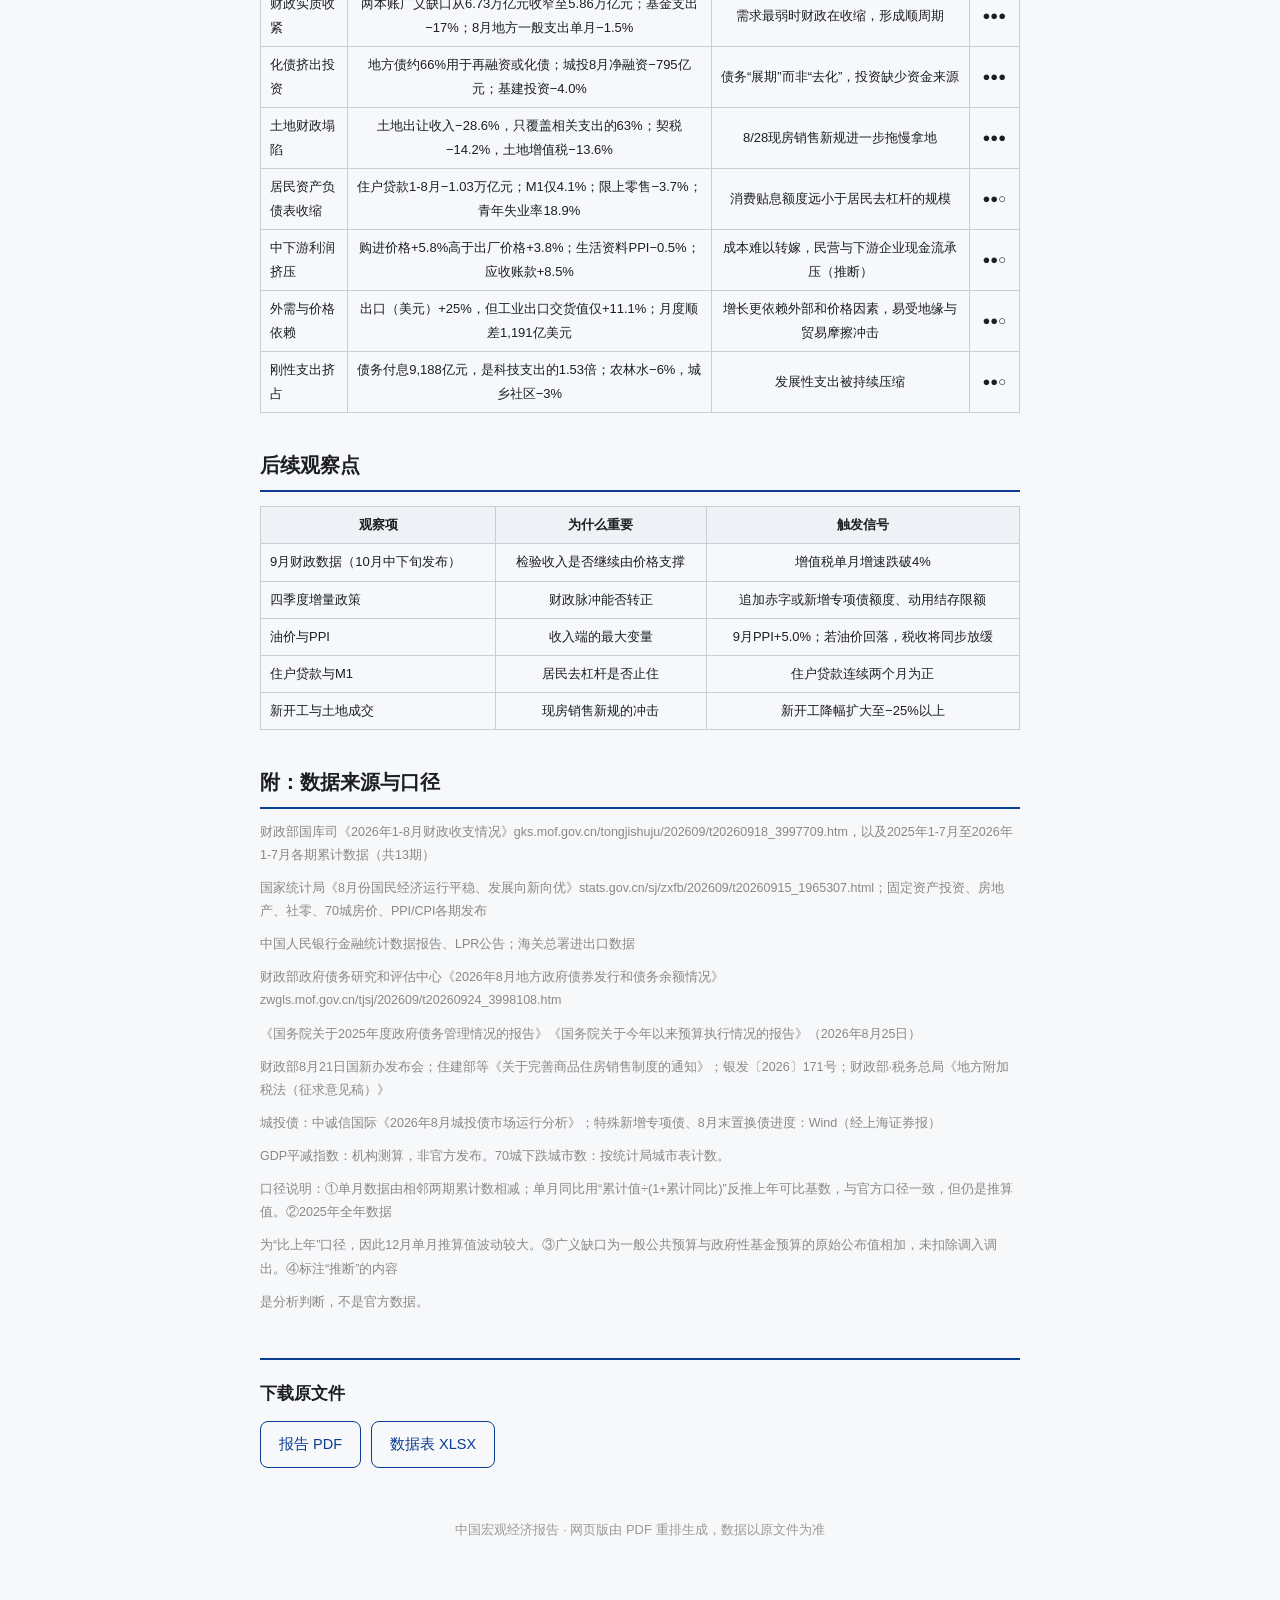
==== commit b213179f: "fix: 表格数据修正（已逐字核对PDF） - 8月运行版：海外表 欧元/区 并行；风险表 增长过度依赖外需和单一产业 并行；政策表 LPR 3.5% 补空格 - 9月运行版：风险表两处续行合并（和单" ====
--- a/reports/2026-08-fiscal.html
+++ b/reports/2026-08-fiscal.html
@@ -54,7 +54,7 @@
 <p class="note">数据截至2026年10月14日 · 来源：财政部国库司、国家统计局、中国人民银行、海关总署、财政部政府债务研究和评估中心等 · 单月数据由累计数推算</p>
 <h2><strong>一、财政总览：8月切面</strong></h2>
 <p>1-8月累计与8月单月，亿元。单月同比按官方累计同比反推上年可比基数计算，为推算值。</p>
-<table><tr><th></th><th>1-8月</th><th>累计同比</th><th>较1-7月</th><th>8月单月</th><th>单月同比</th></tr><tr><td>一般公共预算收入</td><td>156,633</td><td>+5.7%</td><td>→12,937</td><td></td><td>+4.6%</td></tr><tr><td>税收收入</td><td>129,104</td><td>+6.6%</td><td>→10,723</td><td></td><td>+5.5%</td></tr><tr><td>中央收入</td><td>70,118</td><td>+9.1%</td><td>→6,261</td><td></td><td>+9.1%</td></tr><tr><td>地方本级收入</td><td>86,515</td><td>+3.1%</td><td>▼-0.2</td><td>6,676</td><td>+0.8%</td></tr><tr><td>一般公共预算支出</td><td>181,451</td><td>+1.2%</td><td>→18,562</td><td></td><td>+0.3%</td></tr><tr><td>中央本级支出</td><td>28,177</td><td>+6.0%</td><td>▼-0.2</td><td>3,394</td><td>+4.6%</td></tr><tr><td>地方支出</td><td>153,274</td><td>+0.3%</td><td>▼-0.2</td><td>15,168</td><td>-1.5%</td></tr><tr><td>地方政府性基金收入</td><td>18,127</td><td>-22.9%</td><td>▲+1.9</td><td>2,680</td><td>-9.8%</td></tr><tr><td>土地出让收入</td><td>13,753</td><td>-28.6%</td><td>▲+2.2</td><td>2,022</td><td>-12.5%</td></tr><tr><td>政府性基金支出</td><td>51,948</td><td>-17.0%</td><td>▼-0.6</td><td>6,538</td><td>-20.9%</td></tr><tr><td>债务付息支出</td><td>9,188</td><td>+5.4%</td><td>▲+0.2</td><td>1,222</td><td>+6.7%</td></tr><tr><td>中央与地方分化：8月单月中央收入+9.1%，地方本级收入仅+0.8%；地方一般支出单月−1.5%，中央本级支出+4.6%。</td><td></td><td></td><td></td><td></td><td></td></tr><tr><td>土地出让降幅收窄到−12.5%，但这是在2025年下半年的低基数上；8月单月仅2,022亿元，不到2025年12月单月的六分之一。</td><td></td><td></td><td></td><td></td><td></td></tr><tr><td>政府性基金支出单月−20.9%：专项债“发得多”与基金支出“花得少”同时出现，资金很可能被用于偿债而非形成实物工</td><td></td><td></td><td></td><td></td><td></td></tr></table>
+<div class="tbl"><table style="min-width:624px"><tr><th></th><th>1-8月</th><th>累计同比</th><th>较1-7月</th><th>8月单月</th><th>单月同比</th></tr><tr><td>一般公共预算收入</td><td>156,633</td><td>+5.7%</td><td>→12,937</td><td></td><td>+4.6%</td></tr><tr><td>税收收入</td><td>129,104</td><td>+6.6%</td><td>→10,723</td><td></td><td>+5.5%</td></tr><tr><td>中央收入</td><td>70,118</td><td>+9.1%</td><td>→6,261</td><td></td><td>+9.1%</td></tr><tr><td>地方本级收入</td><td>86,515</td><td>+3.1%</td><td>▼-0.2</td><td>6,676</td><td>+0.8%</td></tr><tr><td>一般公共预算支出</td><td>181,451</td><td>+1.2%</td><td>→18,562</td><td></td><td>+0.3%</td></tr><tr><td>中央本级支出</td><td>28,177</td><td>+6.0%</td><td>▼-0.2</td><td>3,394</td><td>+4.6%</td></tr><tr><td>地方支出</td><td>153,274</td><td>+0.3%</td><td>▼-0.2</td><td>15,168</td><td>-1.5%</td></tr><tr><td>地方政府性基金收入</td><td>18,127</td><td>-22.9%</td><td>▲+1.9</td><td>2,680</td><td>-9.8%</td></tr><tr><td>土地出让收入</td><td>13,753</td><td>-28.6%</td><td>▲+2.2</td><td>2,022</td><td>-12.5%</td></tr><tr><td>政府性基金支出</td><td>51,948</td><td>-17.0%</td><td>▼-0.6</td><td>6,538</td><td>-20.9%</td></tr><tr><td>债务付息支出</td><td>9,188</td><td>+5.4%</td><td>▲+0.2</td><td>1,222</td><td>+6.7%</td></tr><tr><td>中央与地方分化：8月单月中央收入+9.1%，地方本级收入仅+0.8%；地方一般支出单月−1.5%，中央本级支出+4.6%。</td><td></td><td></td><td></td><td></td><td></td></tr><tr><td>土地出让降幅收窄到−12.5%，但这是在2025年下半年的低基数上；8月单月仅2,022亿元，不到2025年12月单月的六分之一。</td><td></td><td></td><td></td><td></td><td></td></tr><tr><td>政府性基金支出单月−20.9%：专项债“发得多”与基金支出“花得少”同时出现，资金很可能被用于偿债而非形成实物工作量（推断）。</td><td></td><td></td><td></td><td></td><td></td></tr></table></div>
 <p>作量（推断）。</p>
 <p>中央收入累计增速从2025年全年的−6.5%拉升到+9.1%，地方本级收入始终在2%–3%之间徘徊。增量主要集中在中央。</p>
 <p>地方支出增速从2025年1-7月的+2.5%一路降到+0.3%。地方没钱，最先砍掉的是农林水、城乡社区、交通运输这类建设性</p>
@@ -81,7 +81,7 @@
 <h2><strong>五、债务：借新还旧的循环</strong></h2>
 <p>地方债发行创年内新高，但新增资金很少进入实体投资。</p>
 <p><strong>债务指标</strong><strong>数值</strong><strong>说明</strong></p>
-<table><tr><th>8月地方债发行</th><th>11,945亿元</th><th>年内月度新高；其中再融资债5,505亿元</th></tr><tr><td>8月新增专项债</td><td>5,213亿元</td><td>1-8月29,293亿元，完成全年4.4万亿元额度的66.6%，截至8月末当周的进度落后于2025年同期（约74.5%，国盛证券）</td></tr><tr><td>地方政府债务余额（8月末）</td><td>598,955亿元</td><td>一般债179,194亿元、专项债419,761亿元；占限额631,874亿元的94.8%</td></tr><tr><td>全国政府债务（2025年末）</td><td>102.5万亿元</td><td>含隐性债务6.5万亿元；含隐债负债率73.2%</td></tr><tr><td>置换债进度1.73万亿元</td><td></td><td>截至7月末，完成2026年2万亿元额度的86.7%；Wind口径8月末约1.84万亿元</td></tr><tr><td>1-8月地方债付息</td><td>10,594亿元</td><td>8月单月1,617亿元</td></tr><tr><td>城投债8月净融资</td><td>−795亿元</td><td>年内最大净流出；1-8月发行3.24万亿元，同比−12.1%（中诚信口径）</td></tr><tr><td>超长期特别国债9,720亿元</td><td></td><td>1-8月累计，完成1.3万亿元额度的74.8%</td></tr><tr><td>· 化债的逻辑是把高息隐债换成低息法定债，利息确实省了（6万亿元置换累计节约利息约6,000亿元），但债务总量没有减少，只是从城投转到了政府账上。</td><td></td><td></td></tr><tr><td>· 城投净融资转负加上专项债进度落后，基建投资−4.0%，“化债”和“稳投资”之间的矛盾已经很明显。</td><td></td><td></td></tr></table>
+<div class="tbl"><table><tr><th>8月地方债发行</th><th>11,945亿元</th><th>年内月度新高；其中再融资债5,505亿元</th></tr><tr><td>8月新增专项债</td><td>5,213亿元</td><td>1-8月29,293亿元，完成全年4.4万亿元额度的66.6%，截至8月末当周的进度落后于2025年同期（约74.5%，国盛证券）</td></tr><tr><td>地方政府债务余额（8月末）</td><td>598,955亿元</td><td>一般债179,194亿元、专项债419,761亿元；占限额631,874亿元的94.8%</td></tr><tr><td>全国政府债务（2025年末）</td><td>102.5万亿元</td><td>含隐性债务6.5万亿元；含隐债负债率73.2%</td></tr><tr><td>置换债进度1.73万亿元</td><td></td><td>截至7月末，完成2026年2万亿元额度的86.7%；Wind口径8月末约1.84万亿元</td></tr><tr><td>1-8月地方债付息</td><td>10,594亿元</td><td>8月单月1,617亿元</td></tr><tr><td>城投债8月净融资</td><td>−795亿元</td><td>年内最大净流出；1-8月发行3.24万亿元，同比−12.1%（中诚信口径）</td></tr><tr><td>超长期特别国债9,720亿元</td><td></td><td>1-8月累计，完成1.3万亿元额度的74.8%</td></tr><tr><td>· 化债的逻辑是把高息隐债换成低息法定债，利息确实省了（6万亿元置换累计节约利息约6,000亿元），但债务总量没有减少，只是从城投转到了政府账上。</td><td></td><td></td></tr><tr><td>· 城投净融资转负加上专项债进度落后，基建投资−4.0%，“化债”和“稳投资”之间的矛盾已经很明显。</td><td></td><td></td></tr></table></div>
 <h2><strong>六、宏观仪表盘：8月 vs 7月 vs 去年同期</strong></h2>
 <p>红色为恶化或处于警戒区。</p>
 <figure><img src="../assets/2026-08-fiscal/table-01.png" alt="数据表" loading="lazy"></figure>
@@ -99,7 +99,7 @@
 <p>1-8月规上工业利润+15.7%，但应收账款28.88万亿元、同比+8.5%（7月末）：账面利润好看，现金回流变慢。</p>
 <h2><strong>十、8月政策对照：政策对上数据了吗？</strong></h2>
 <p>✕ 与数据所需方向不符或力度不足　△ 方向对、量级不够　! 新增风险点</p>
-<table><tr><th>日期</th><th>发布方</th><th>要点</th><th>对应的数据现实</th><th>评估</th></tr><tr><td>7/30中央政治局会议加快财政支出和债券使用进度；适时出台增量1-8月一般支出进度约60.5%，基金支出仅政策；常态化清欠；稳楼市、化债43.8%，“加快”未兑现</td><td></td><td></td><td></td><td>✕</td></tr><tr><td>8/1起财政部·人行·金融财政金融协同促内需：信用卡分期纳入贴息；住户贷款1-8月净减约1.03万亿元，贴息撬监管总局个人消费贷贴息上限3000→5000元；经营贷不动去杠杆上限翻倍</td><td></td><td></td><td></td><td>△</td></tr><tr><td>8/12人民银行二季度货政报告：未释放降息降准信号M2增速7.5%，17个月新低；8月MLF净回笼1000亿元</td><td></td><td></td><td></td><td>✕</td></tr><tr><td>8/18商务部等9部门县域消费18条乡村社零8月+1.6%，但限上零售−3.7%</td><td></td><td></td><td></td><td>△</td></tr><tr><td>8/18国务院公积金条例修改：租房提取取消门槛，新增装长期利好，短期不改变购房意愿修、物业费提取</td><td></td><td></td><td></td><td>△</td></tr><tr><td>8/20LPR1年3.0%、5年3.5%，连续15个月不动核心CPI 1.0%，居民实际融资成本仍高</td><td></td><td></td><td></td><td>✕</td></tr><tr><td>8/20上海“沪八条”外环外二套首付20%→15%；以旧换新最高补一线房价已企稳，二手跌价城市却回升至8万元62个</td><td></td><td></td><td></td><td>△</td></tr><tr><td>8/21财政部发布会下半年仍有2万多亿元专项债和超长期特别国债发得快，但约2/3用于还旧债债待发；置换债完成86.7%</td><td></td><td></td><td></td><td>△</td></tr><tr><td>8/21国常会加快清欠，专项债和再贷款支持，整治大企业规上工业应收账款28.88万亿元，同比拖欠+8.5%（7月末）</td><td></td><td></td><td></td><td>△</td></tr><tr><td>8/25国务院向人大报告2025年末政府债务102.5万亿元，含隐债6.5万地方债余额59.9万亿元，已用限额94.8%亿元</td><td></td><td></td><td></td><td>!</td></tr><tr><td>8/28住建部·人行·金融预售须主体封顶；新地优先现房销售；预售房开发商回款周期被拉长，新开工−24.8%或监管总局贷竣工后才放款；房贷最长40年；月供/收入继续承压≤50%</td><td></td><td></td><td></td><td>!</td></tr><tr><td>8/28财政部·税务总局地方附加税法（征求意见）：三税费合并，税税负平移，不新增地方财力率11%–13%</td><td></td><td></td><td></td><td>△</td></tr><tr><td>8/31商务部等7部门商品消费扩容升级：2030年社零约60万亿元1-8月社零仅增1.1%</td><td></td><td></td><td></td><td>△</td></tr></table>
+<div class="tbl"><table style="min-width:520px"><tr><th>日期</th><th>发布方</th><th>要点</th><th>对应的数据现实</th><th>评估</th></tr><tr><td>7/30</td><td>中央政治局会议</td><td>加快财政支出和债券使用进度；适时出台增量政策；常态化清欠；稳楼市、化债</td><td>1-8月一般支出进度约60.5%，基金支出仅43.8%，“加快”未兑现</td><td>✕</td></tr><tr><td>8/1起</td><td>财政部·人行·金融监管总局</td><td>财政金融协同促内需：信用卡分期纳入贴息；个人消费贷贴息上限3000→5000元；经营贷上限翻倍</td><td>住户贷款1-8月净减约1.03万亿元，贴息撬不动去杠杆</td><td>△</td></tr><tr><td>8/12</td><td>人民银行</td><td>二季度货政报告：未释放降息降准信号</td><td>M2增速7.5%，17个月新低；8月MLF净回笼1000亿元</td><td>✕</td></tr><tr><td>8/18</td><td>商务部等9部门</td><td>县域消费18条</td><td>乡村社零8月+1.6%，但限上零售−3.7%</td><td>△</td></tr><tr><td>8/18</td><td>国务院</td><td>公积金条例修改：租房提取取消门槛，新增装修、物业费提取</td><td>长期利好，短期不改变购房意愿</td><td>△</td></tr><tr><td>8/20</td><td>LPR</td><td>1年3.0%、5年3.5%，连续15个月不动</td><td>核心CPI 1.0%，居民实际融资成本仍高</td><td>✕</td></tr><tr><td>8/20</td><td>上海“沪八条”</td><td>外环外二套首付20%→15%；以旧换新最高补8万元</td><td>一线房价已企稳，二手跌价城市却回升至62个</td><td>△</td></tr><tr><td>8/21</td><td>财政部发布会</td><td>下半年仍有2万多亿元专项债和超长期特别国债待发；置换债完成86.7%</td><td>债发得快，但约2/3用于还旧债</td><td>△</td></tr><tr><td>8/21</td><td>国常会</td><td>加快清欠，专项债和再贷款支持，整治大企业拖欠</td><td>规上工业应收账款28.88万亿元，同比+8.5%（7月末）</td><td>△</td></tr><tr><td>8/25</td><td>国务院向人大报告</td><td>2025年末政府债务102.5万亿元，含隐债6.5万亿元</td><td>地方债余额59.9万亿元，已用限额94.8%</td><td>!</td></tr><tr><td>8/28</td><td>住建部·人行·金融监管总局</td><td>预售须主体封顶；新地优先现房销售；预售房贷竣工后才放款；房贷最长40年；月供/收入≤50%</td><td>开发商回款周期被拉长，新开工−24.8%或继续承压</td><td>!</td></tr><tr><td>8/28</td><td>财政部·税务总局</td><td>地方附加税法（征求意见）：三税费合并，税率11%–13%</td><td>税负平移，不新增地方财力</td><td>△</td></tr><tr><td>8/31</td><td>商务部等7部门</td><td>商品消费扩容升级：2030年社零约60万亿元</td><td>1-8月社零仅增1.1%</td><td>△</td></tr></table></div>
 <p><strong>总基调：</strong>8月政策以结构性、制度性为主（房地产销售制度、地方附加税、统一大市场），总量性工具基本缺席：LPR不</p>
 <p>动，MLF净回笼，没有新增财政规模。</p>
 <p><strong>最大的错配：</strong>政治局要求“加快支出”，8月基金支出单月却−20.9%；要求“稳楼市”，8月28日的现房销售与预售放贷新</p>
@@ -108,21 +108,9 @@
 <p>一个观察点。</p>
 <h2><strong>十一、风险清单：数据背后的八个隐忧</strong></h2>
 <p>按严重度排序；●●● 为高。</p>
-<p><strong>风险</strong><strong>数据证据</strong><strong>传导与含义</strong><strong>严重度</strong></p>
-<p><strong>财政收入“通胀幻</strong></p>
-<p>●●●</p>
-<table><tr><th>税收增量7,993亿元中，证券交易印花税+973亿元；</th><th>油价或股市一旦回落，收入增速随之失</th></tr><tr><td>PPI +3.8%推高增值税和企业所得税；实际GDP仅</td><td>速；8月单月增值税增速已降至+4.1%</td></tr><tr><td>4.3%</td><td></td></tr><tr><td>两本账广义缺口从6.73万亿元收窄至5.86万亿元；基</td><td>需求最弱时财政在收缩，形成顺周期</td></tr><tr><td>金支出−17%；8月地方一般支出单月−1.5%</td><td></td></tr><tr><td>地方债约66%用于再融资或化债；城投8月净融资</td><td>债务“展期”而非“去化”，投资缺少资</td></tr><tr><td>−795亿元；基建投资−4.0%</td><td>金来源</td></tr><tr><td>土地出让收入−28.6%，只覆盖相关支出的63%；契</td><td>8/28现房销售新规进一步拖慢拿地</td></tr><tr><td>税−14.2%，土地增值税−13.6%</td><td></td></tr><tr><td>住户贷款1-8月−1.03万亿元；M1仅4.1%；限上零售</td><td>消费贴息额度远小于居民去杠杆的规模</td></tr><tr><td>−3.7%；青年失业率18.9%</td><td></td></tr><tr><td>购进价格+5.8%高于出厂价格+3.8%；生活资料</td><td>成本难以转嫁，民营与下游企业现金流承</td></tr><tr><td>PPI−0.5%；应收账款+8.5%</td><td>压（推断）</td></tr><tr><td>出口（美元）+25%，但工业出口交货值仅+11.1%；</td><td>增长更依赖外部和价格因素，易受地缘与</td></tr><tr><td>月度顺差1,191亿美元</td><td>贸易摩擦冲击</td></tr><tr><td>债务付息9,188亿元，是科技支出的1.53倍；农林水</td><td>发展性支出被持续压缩</td></tr><tr><td>−6%，城乡社区−3%</td><td></td></tr></table>
-<p><strong>觉”</strong></p>
-<p>●●●</p>
-<p>●●○</p>
-<p>●●○</p>
+<div class="tbl"><table style="min-width:416px"><tr><th>风险</th><th>数据证据</th><th>传导与含义</th><th>严重度</th></tr><tr><td>财政收入“通胀幻觉”</td><td>税收增量7,993亿元中，证券交易印花税+973亿元；PPI +3.8%推高增值税和企业所得税；实际GDP仅4.3%</td><td>油价或股市一旦回落，收入增速随之失速；8月单月增值税增速已降至+4.1%</td><td>●●●</td></tr><tr><td>财政实质收紧</td><td>两本账广义缺口从6.73万亿元收窄至5.86万亿元；基金支出−17%；8月地方一般支出单月−1.5%</td><td>需求最弱时财政在收缩，形成顺周期</td><td>●●●</td></tr><tr><td>化债挤出投资</td><td>地方债约66%用于再融资或化债；城投8月净融资−795亿元；基建投资−4.0%</td><td>债务“展期”而非“去化”，投资缺少资金来源</td><td>●●●</td></tr><tr><td>土地财政塌陷</td><td>土地出让收入−28.6%，只覆盖相关支出的63%；契税−14.2%，土地增值税−13.6%</td><td>8/28现房销售新规进一步拖慢拿地</td><td>●●●</td></tr><tr><td>居民资产负债表收缩</td><td>住户贷款1-8月−1.03万亿元；M1仅4.1%；限上零售−3.7%；青年失业率18.9%</td><td>消费贴息额度远小于居民去杠杆的规模</td><td>●●○</td></tr><tr><td>中下游利润挤压</td><td>购进价格+5.8%高于出厂价格+3.8%；生活资料PPI−0.5%；应收账款+8.5%</td><td>成本难以转嫁，民营与下游企业现金流承压（推断）</td><td>●●○</td></tr><tr><td>外需与价格依赖</td><td>出口（美元）+25%，但工业出口交货值仅+11.1%；月度顺差1,191亿美元</td><td>增长更依赖外部和价格因素，易受地缘与贸易摩擦冲击</td><td>●●○</td></tr><tr><td>刚性支出挤占</td><td>债务付息9,188亿元，是科技支出的1.53倍；农林水−6%，城乡社区−3%</td><td>发展性支出被持续压缩</td><td>●●○</td></tr></table></div>
 <h2><strong>后续观察点</strong></h2>
-<p><strong>观察项</strong><strong>为什么重要</strong><strong>触发信号</strong></p>
-<p>9月财政数据（10月中下旬发布）检验收入是否继续由价格支撑增值税单月增速跌破4%</p>
-<p>四季度增量政策财政脉冲能否转正追加赤字或新增专项债额度、动用结存限额</p>
-<p>油价与PPI收入端的最大变量9月PPI+5.0%；若油价回落，税收将同步放缓</p>
-<p>住户贷款与M1居民去杠杆是否止住住户贷款连续两个月为正</p>
-<p>新开工与土地成交现房销售新规的冲击新开工降幅扩大至−25%以上</p>
+<div class="tbl"><table><tr><th>观察项</th><th>为什么重要</th><th>触发信号</th></tr><tr><td>9月财政数据（10月中下旬发布）</td><td>检验收入是否继续由价格支撑</td><td>增值税单月增速跌破4%</td></tr><tr><td>四季度增量政策</td><td>财政脉冲能否转正</td><td>追加赤字或新增专项债额度、动用结存限额</td></tr><tr><td>油价与PPI</td><td>收入端的最大变量</td><td>9月PPI+5.0%；若油价回落，税收将同步放缓</td></tr><tr><td>住户贷款与M1</td><td>居民去杠杆是否止住</td><td>住户贷款连续两个月为正</td></tr><tr><td>新开工与土地成交</td><td>现房销售新规的冲击</td><td>新开工降幅扩大至−25%以上</td></tr></table></div>
 <h2><strong>附：数据来源与口径</strong></h2>
 <p class="note">财政部国库司《2026年1-8月财政收支情况》gks.mof.gov.cn/tongjishuju/202609/t20260918_3997709.htm，以及2025年1-7月至2026年1-7月各期累计数据（共13期）</p>
 <p class="note">国家统计局《8月份国民经济运行平稳、发展向新向优》stats.gov.cn/sj/zxfb/202609/t20260915_1965307.html；固定资产投资、房地产、社零、70城房价、PPI/CPI各期发布</p>
--- a/site.css
+++ b/site.css
@@ -22,7 +22,9 @@
 article figure{margin:18px 0;text-align:center}
 article figure img{max-width:100%;height:auto;border:1px solid #e3e6ea;border-radius:8px;background:#fff}
 @media (prefers-color-scheme:dark){article figure img{border-color:#33363d}}
-article table{border-collapse:collapse;width:100%;margin:14px 0;font-size:13px}
+.tbl{overflow-x:auto;-webkit-overflow-scrolling:touch;margin:14px 0}
+article table{border-collapse:collapse;width:100%;margin:0;font-size:13px}
+@media (max-width:640px){article th,article td{padding:5px 7px}}
 article th,article td{border:1px solid #c9ced6;padding:6px 9px;text-align:center}
 article th{background:#eef2f7;font-weight:700}
 @media (prefers-color-scheme:dark){article th{background:#232833}article th,article td{border-color:#3a3f4a}}
